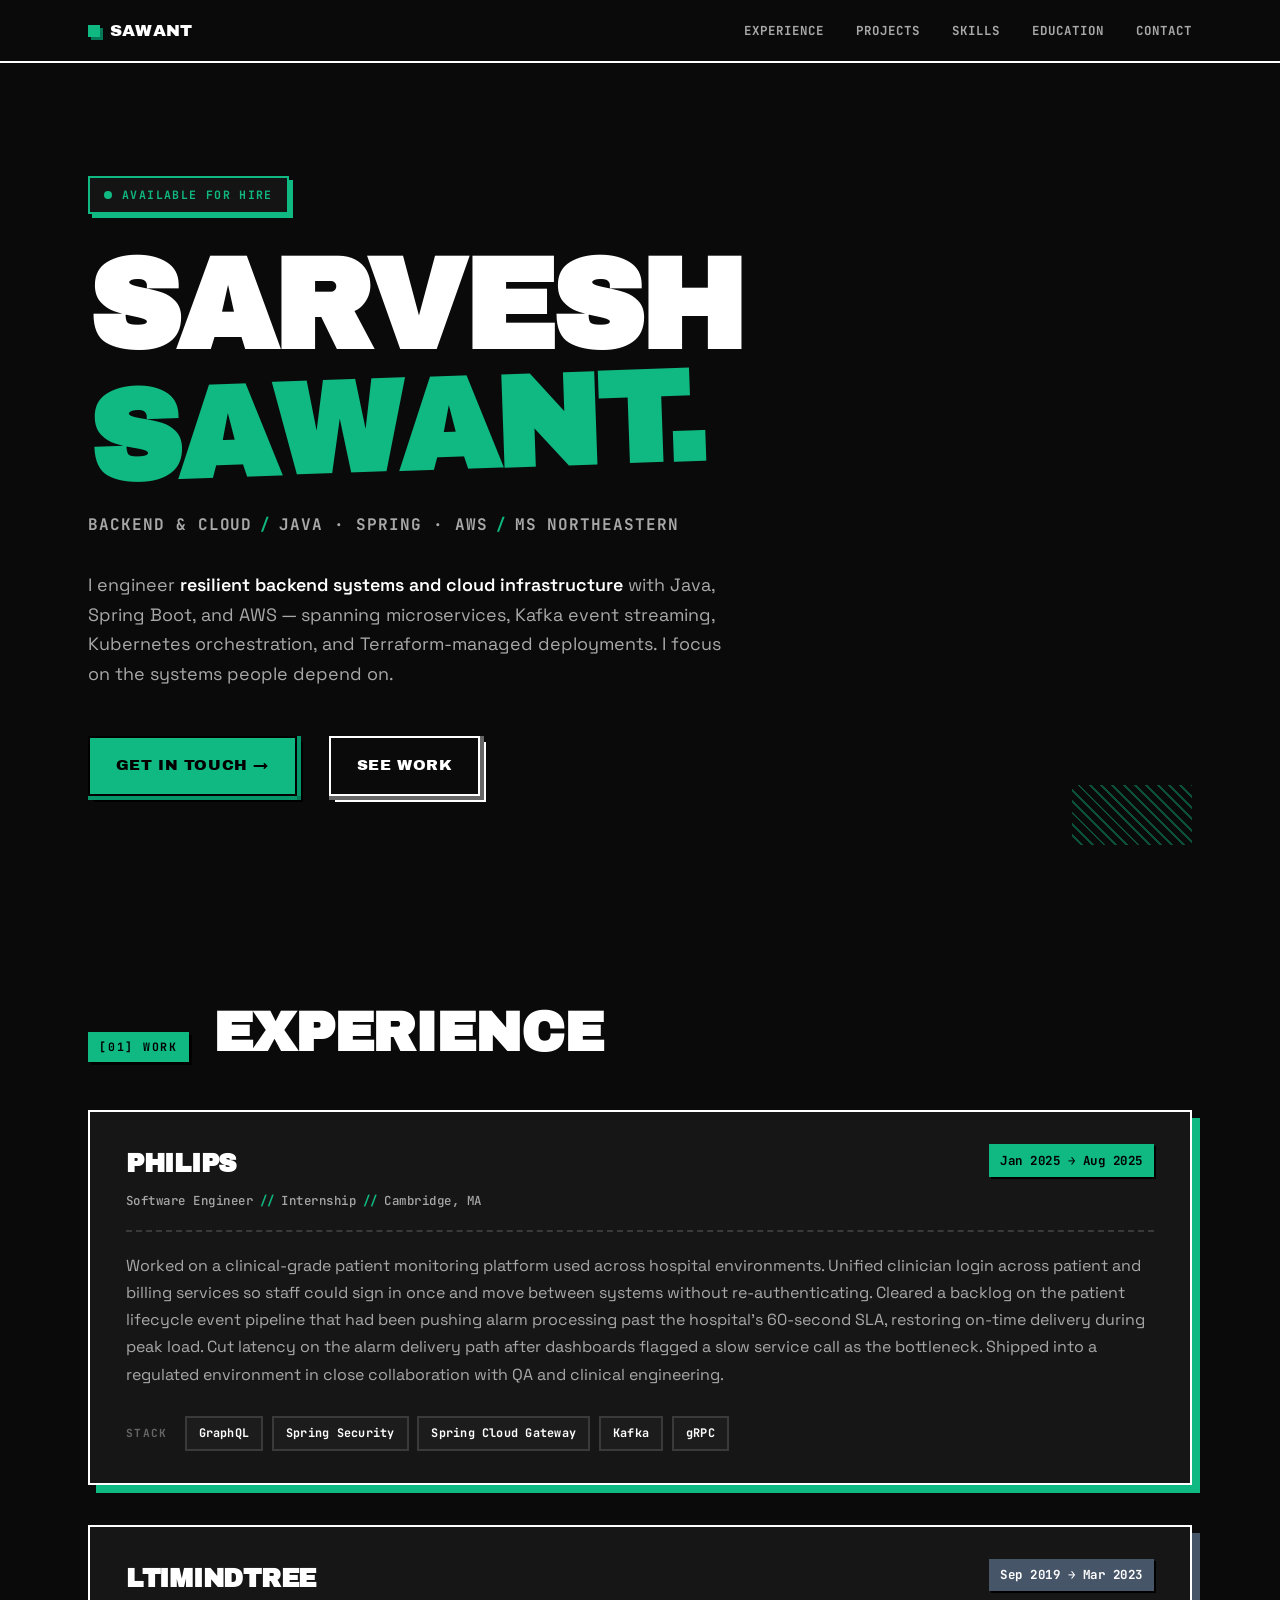
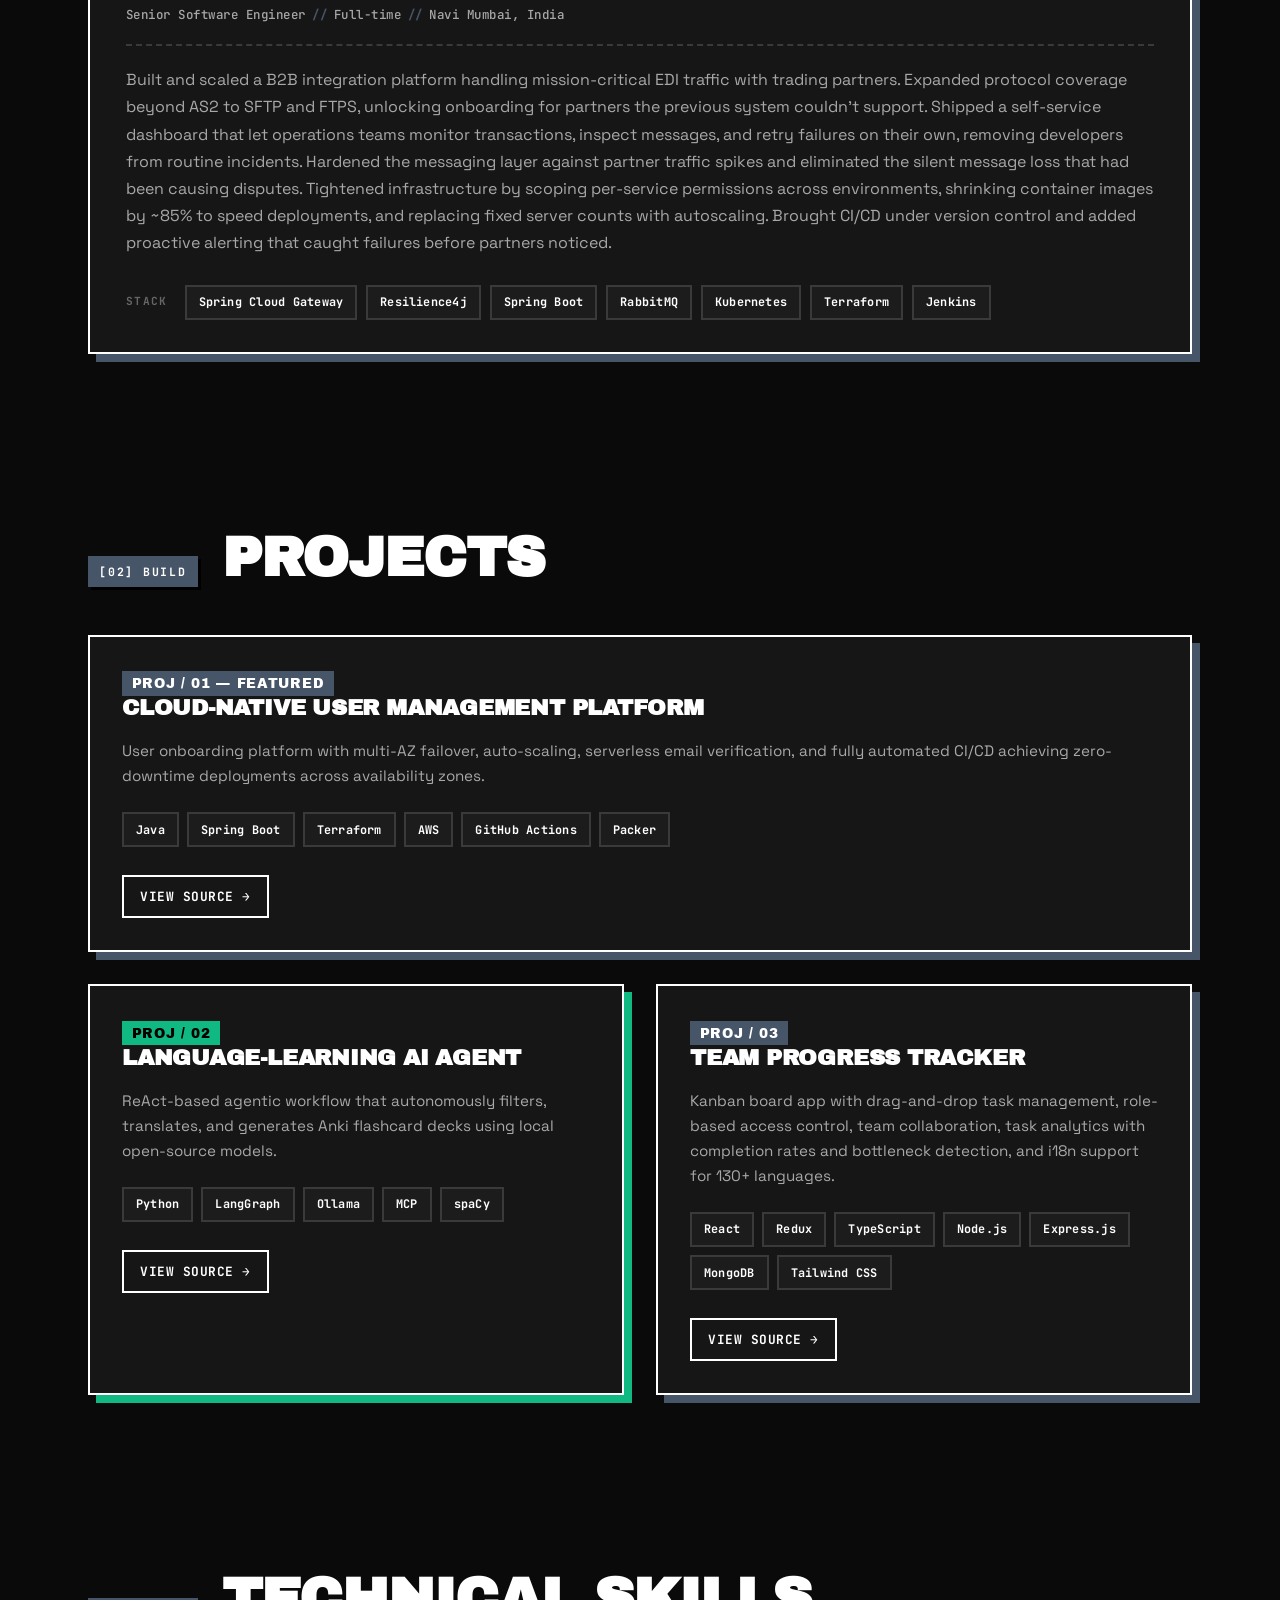
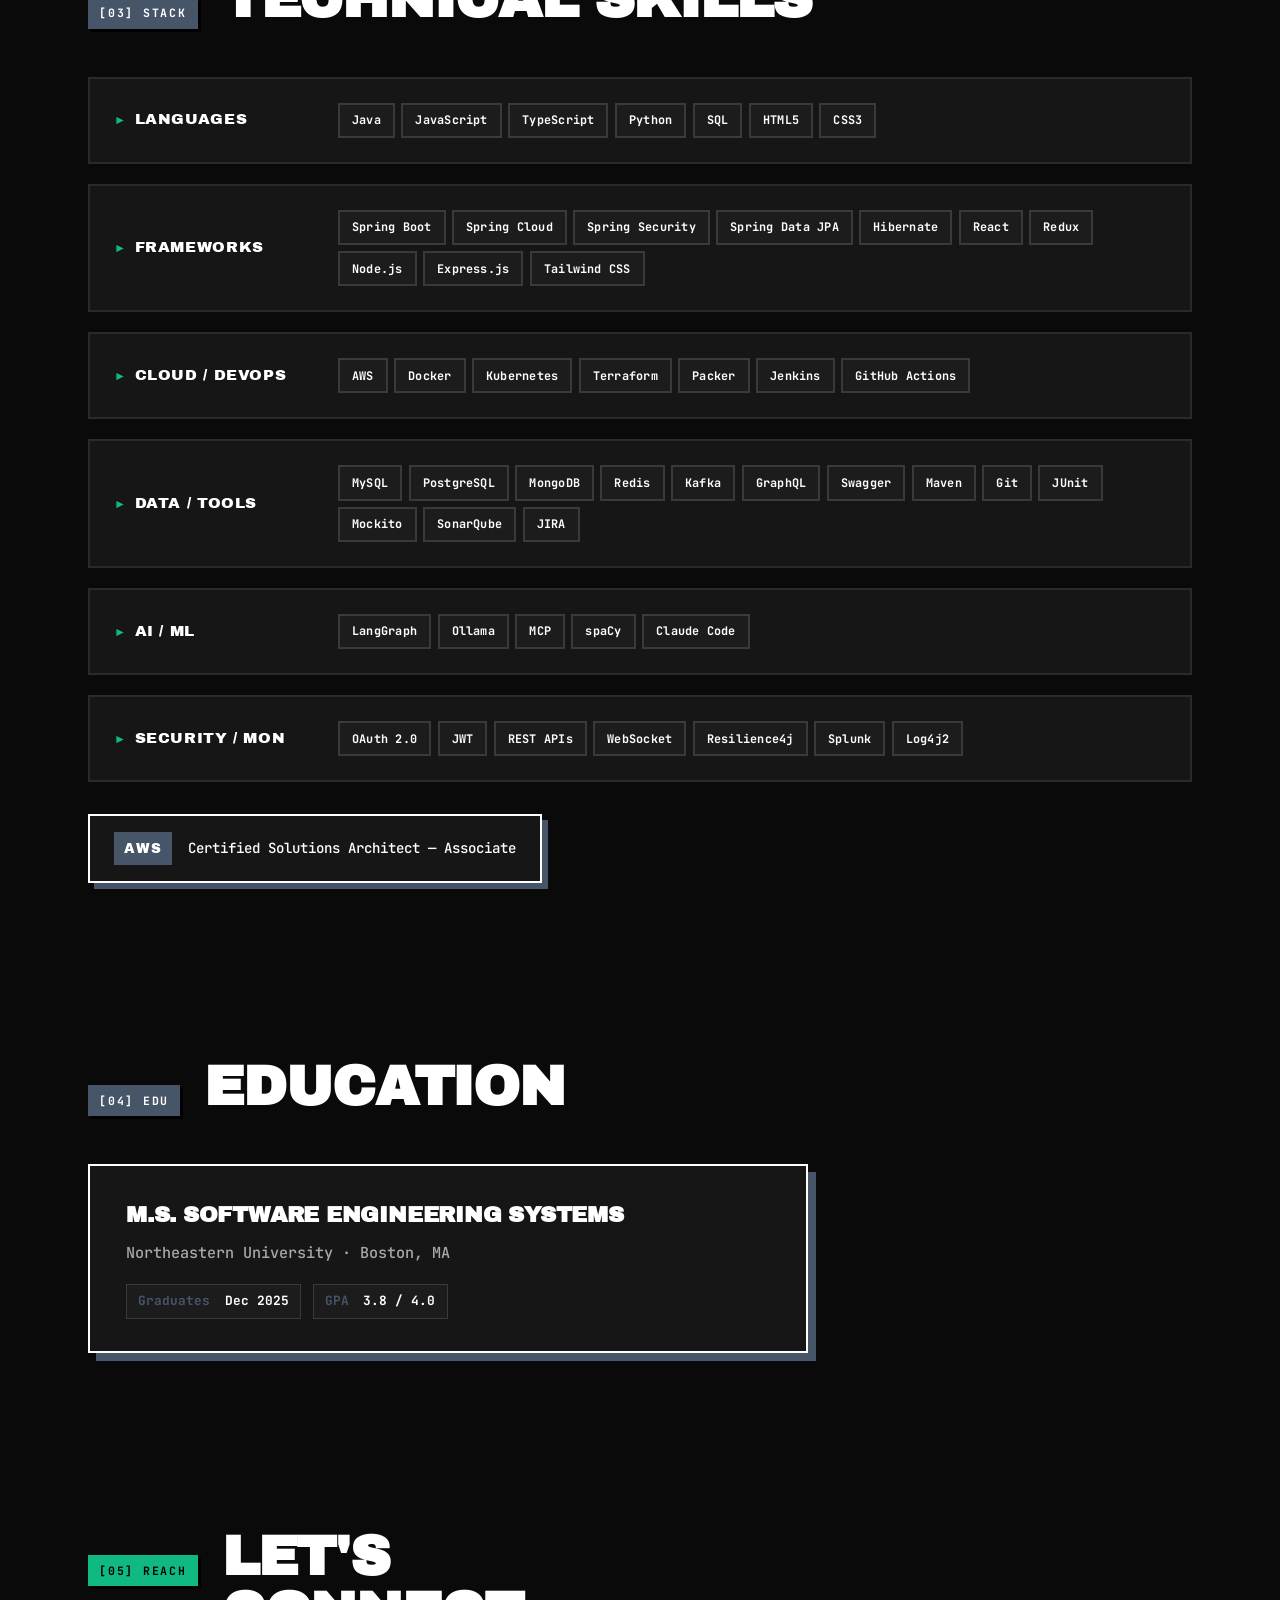
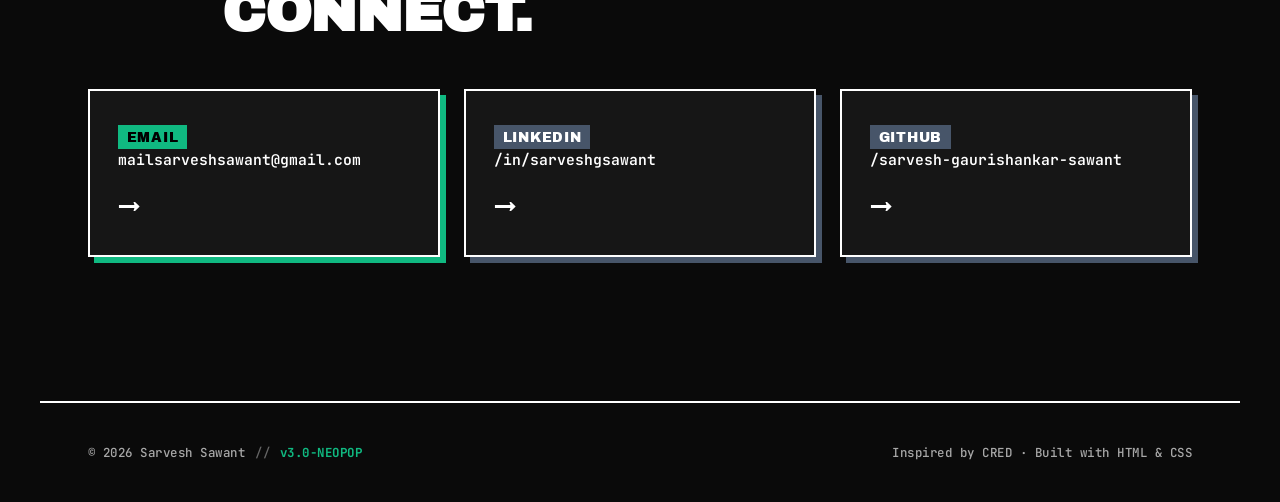
==== neopop.html @ 97fedd5e "neopop theme" ====
<!DOCTYPE html>
<html lang="en">
<head>
  <meta charset="UTF-8">
  <meta name="viewport" content="width=device-width, initial-scale=1.0">
  <title>Sarvesh Sawant — Software Engineer [Neopop]</title>
  <meta name="description" content="Software Engineer specializing in Java, Spring Boot, AWS, and cloud-native systems.">

  <!-- Open Graph -->
  <meta property="og:title" content="Sarvesh Sawant — Software Engineer">
  <meta property="og:description" content="Software Engineer specializing in Java, Spring Boot, AWS, and cloud-native systems.">
  <meta property="og:url" content="https://sarveshsawant.com/neopop.html">
  <meta property="og:type" content="website">
  <meta property="og:image" content="https://sarveshsawant.com/og-image-neopop.png">
  <meta property="og:image:width" content="1200">
  <meta property="og:image:height" content="630">
  <meta property="og:image:alt" content="Sarvesh Sawant — Software Engineer · Neopop edition">
  <meta property="og:site_name" content="Sarvesh Sawant">

  <!-- Twitter Card -->
  <meta name="twitter:card" content="summary_large_image">
  <meta name="twitter:title" content="Sarvesh Sawant — Software Engineer">
  <meta name="twitter:description" content="Software Engineer specializing in Java, Spring Boot, AWS, and cloud-native systems.">
  <meta name="twitter:image" content="https://sarveshsawant.com/og-image-neopop.png">

  <link rel="icon" type="image/svg+xml" href="favicon.svg">

  <link rel="preconnect" href="https://fonts.googleapis.com">
  <link rel="preconnect" href="https://fonts.gstatic.com" crossorigin>
  <link href="https://fonts.googleapis.com/css2?family=Archivo+Black&family=Space+Grotesk:wght@400;500;600;700&family=JetBrains+Mono:wght@500;700&display=swap" rel="stylesheet">

  <style>
    :root {
      /* Surfaces */
      --bg: #0a0a0a;
      --bg-elevated: #141414;
      --bg-subtle: #1c1c1c;
      --bg-card: #161616;

      /* Text */
      --text: #ffffff;
      --text-muted: #a8a8a8;
      --text-dim: #666666;

      /* Neopop colors — two-tone professional palette */
      --green: #10b981;        /* emerald — primary accent */
      --green-mid: #059669;
      --green-deep: #047857;
      /* All other "color" slots collapse to slate — secondary accent */
      --pink: #475569;
      --pink-mid: #334155;
      --pink-deep: #1e293b;
      --yellow: #475569;
      --yellow-mid: #334155;
      --yellow-deep: #1e293b;
      --blue: #475569;
      --blue-mid: #334155;
      --blue-deep: #1e293b;

      /* Strokes */
      --stroke: #2a2a2a;
      --stroke-strong: #3a3a3a;

      /* Type */
      --font-display: 'Archivo Black', 'Helvetica Neue', sans-serif;
      --font-body: 'Space Grotesk', -apple-system, BlinkMacSystemFont, sans-serif;
      --font-mono: 'JetBrains Mono', ui-monospace, monospace;

      /* Layout */
      --max-w: 1200px;
      --pad-x: clamp(1.25rem, 4vw, 3rem);
    }

    *, *::before, *::after { box-sizing: border-box; margin: 0; padding: 0; }
    html { scroll-behavior: smooth; }
    body {
      background: var(--bg);
      color: var(--text);
      font-family: var(--font-body);
      font-size: 17px;
      line-height: 1.55;
      min-height: 100vh;
      overflow-x: hidden;
      -webkit-font-smoothing: antialiased;
    }
    a { color: inherit; text-decoration: none; }
    ::selection { background: var(--green); color: var(--bg); }

    /* ---------- DIAGONAL STRIPE PATTERNS ---------- */
    .stripes {
      background-image: repeating-linear-gradient(
        45deg,
        transparent,
        transparent 6px,
        currentColor 6px,
        currentColor 8px
      );
    }

    /* ---------- NAV ---------- */
    .nav {
      position: sticky;
      top: 0;
      z-index: 50;
      background: var(--bg);
      border-bottom: 2px solid var(--text);
    }
    .nav-inner {
      max-width: var(--max-w);
      margin: 0 auto;
      padding: 1.1rem var(--pad-x);
      display: flex;
      justify-content: space-between;
      align-items: center;
    }
    .nav-logo {
      font-family: var(--font-display);
      font-size: 1.05rem;
      letter-spacing: 0.02em;
      color: var(--text);
      display: inline-flex;
      align-items: center;
      gap: 0.6rem;
    }
    .nav-logo .dot {
      width: 12px; height: 12px;
      background: var(--green);
      box-shadow: 3px 3px 0 0 var(--green-deep);
    }
    .nav-links {
      display: flex;
      gap: 2rem;
      list-style: none;
      font-family: var(--font-mono);
      font-size: 0.78rem;
      font-weight: 700;
      text-transform: uppercase;
      letter-spacing: 0.08em;
    }
    .nav-links a {
      color: var(--text-muted);
      transition: color 120ms ease;
    }
    .nav-links a:hover { color: var(--green); }
    @media (max-width: 720px) { .nav-links { display: none; } }

    /* ---------- POP BUTTON ---------- */
    .pop-btn {
      display: inline-flex;
      align-items: center;
      gap: 0.6rem;
      font-family: var(--font-display);
      font-size: 0.95rem;
      letter-spacing: 0.04em;
      text-transform: uppercase;
      padding: 1rem 1.6rem;
      background: var(--green);
      color: #000;
      border: 2px solid #000;
      box-shadow:
        4px 0 0 0 var(--green-mid),
        0 4px 0 0 var(--green-mid),
        4px 4px 0 0 var(--green-deep),
        6px 6px 0 0 #000;
      transition: transform 120ms ease, box-shadow 120ms ease;
      cursor: pointer;
      position: relative;
      will-change: transform;
    }
    .pop-btn:hover {
      transform: translate(2px, 2px);
      box-shadow:
        2px 0 0 0 var(--green-mid),
        0 2px 0 0 var(--green-mid),
        2px 2px 0 0 var(--green-deep),
        3px 3px 0 0 #000;
    }
    .pop-btn:active {
      transform: translate(4px, 4px);
      box-shadow:
        0 0 0 0 var(--green-mid),
        0 0 0 0 var(--green-mid),
        0 0 0 0 var(--green-deep),
        0 0 0 0 #000;
    }
    .pop-btn--pink {
      background: var(--pink);
      box-shadow:
        4px 0 0 0 var(--pink-mid),
        0 4px 0 0 var(--pink-mid),
        4px 4px 0 0 var(--pink-deep),
        6px 6px 0 0 #000;
    }
    .pop-btn--pink:hover {
      box-shadow:
        2px 0 0 0 var(--pink-mid),
        0 2px 0 0 var(--pink-mid),
        2px 2px 0 0 var(--pink-deep),
        3px 3px 0 0 #000;
    }
    .pop-btn--yellow {
      background: var(--yellow);
      box-shadow:
        4px 0 0 0 var(--yellow-mid),
        0 4px 0 0 var(--yellow-mid),
        4px 4px 0 0 var(--yellow-deep),
        6px 6px 0 0 #000;
    }
    .pop-btn--yellow:hover {
      box-shadow:
        2px 0 0 0 var(--yellow-mid),
        0 2px 0 0 var(--yellow-mid),
        2px 2px 0 0 var(--yellow-deep),
        3px 3px 0 0 #000;
    }
    .pop-btn--ghost {
      background: var(--bg);
      color: var(--text);
      border-color: var(--text);
      box-shadow:
        4px 0 0 0 var(--text-dim),
        0 4px 0 0 var(--text-dim),
        4px 4px 0 0 var(--text-dim),
        6px 6px 0 0 var(--text);
    }
    .pop-btn--ghost:hover {
      box-shadow:
        2px 0 0 0 var(--text-dim),
        0 2px 0 0 var(--text-dim),
        2px 2px 0 0 var(--text-dim),
        3px 3px 0 0 var(--text);
    }

    /* ---------- HERO ---------- */
    .hero {
      max-width: var(--max-w);
      margin: 0 auto;
      padding: 7rem var(--pad-x) 6rem;
      min-height: calc(100vh - 70px);
      display: flex;
      flex-direction: column;
      justify-content: center;
      position: relative;
    }
    .hero-badge {
      display: inline-flex;
      align-items: center;
      gap: 0.6rem;
      padding: 0.5rem 0.9rem;
      background: var(--bg-elevated);
      border: 2px solid var(--green);
      font-family: var(--font-mono);
      font-size: 0.72rem;
      font-weight: 700;
      letter-spacing: 0.12em;
      text-transform: uppercase;
      color: var(--green);
      width: fit-content;
      margin-bottom: 2rem;
      box-shadow: 4px 4px 0 0 var(--green);
    }
    .hero-badge .pulse {
      width: 8px; height: 8px;
      background: var(--green);
      border-radius: 50%;
      animation: pulse 1.6s ease-in-out infinite;
    }
    @keyframes pulse {
      0%, 100% { opacity: 1; transform: scale(1); }
      50% { opacity: 0.5; transform: scale(0.85); }
    }

    .hero-name {
      font-family: var(--font-display);
      font-size: clamp(3rem, 10vw, 8rem);
      line-height: 0.95;
      letter-spacing: -0.03em;
      color: var(--text);
      margin-bottom: 1.5rem;
      text-transform: uppercase;
    }
    .hero-name .accent {
      color: var(--green);
      display: inline-block;
      transform: rotate(-2deg);
    }

    .hero-tagline {
      font-family: var(--font-mono);
      font-size: clamp(0.85rem, 1.5vw, 1rem);
      font-weight: 700;
      letter-spacing: 0.06em;
      text-transform: uppercase;
      color: var(--text-muted);
      margin-bottom: 2rem;
    }
    .hero-tagline .sep {
      color: var(--green);
      margin: 0 0.5rem;
    }
    .hero-intro {
      font-size: clamp(1.05rem, 1.4vw, 1.2rem);
      color: var(--text-muted);
      max-width: 640px;
      line-height: 1.65;
      margin-bottom: 3rem;
    }
    .hero-intro b { color: var(--text); font-weight: 600; }

    .hero-ctas {
      display: flex;
      gap: 2rem;
      flex-wrap: wrap;
      align-items: center;
    }

    /* ---------- SECTIONS ---------- */
    .section {
      max-width: var(--max-w);
      margin: 0 auto;
      padding: 7rem var(--pad-x) 4rem;
    }

    .section-header {
      display: flex;
      align-items: baseline;
      gap: 1.5rem;
      margin-bottom: 3rem;
      flex-wrap: wrap;
    }
    .section-tag {
      font-family: var(--font-mono);
      font-size: 0.72rem;
      font-weight: 700;
      letter-spacing: 0.15em;
      text-transform: uppercase;
      padding: 0.4rem 0.7rem;
      background: var(--green);
      color: #000;
      box-shadow: 3px 3px 0 0 #000;
    }
    .section-tag.pink { background: var(--pink); color: var(--text); }
    .section-tag.yellow { background: var(--yellow); color: var(--text); }
    .section-tag.blue { background: var(--blue); color: var(--text); }
    .section-title {
      font-family: var(--font-display);
      font-size: clamp(2rem, 5vw, 3.5rem);
      line-height: 1;
      letter-spacing: -0.02em;
      color: var(--text);
      text-transform: uppercase;
    }

    /* ---------- EXPERIENCE ---------- */
    .timeline { display: flex; flex-direction: column; gap: 2.5rem; }

    .exp-card {
      background: var(--bg-card);
      border: 2px solid var(--text);
      padding: 2rem 2.25rem;
      position: relative;
      box-shadow: 8px 8px 0 0 var(--green);
      transition: transform 180ms ease, box-shadow 180ms ease;
    }
    .exp-card:nth-child(2) { box-shadow: 8px 8px 0 0 var(--pink); }
    .exp-card:hover {
      transform: translate(-2px, -2px);
      box-shadow: 10px 10px 0 0 var(--green);
    }
    .exp-card:nth-child(2):hover { box-shadow: 10px 10px 0 0 var(--pink); }

    .exp-header {
      display: flex;
      justify-content: space-between;
      align-items: flex-start;
      gap: 1rem;
      flex-wrap: wrap;
      padding-bottom: 1.25rem;
      margin-bottom: 1.25rem;
      border-bottom: 2px dashed var(--stroke-strong);
    }
    .exp-company {
      font-family: var(--font-display);
      font-size: 1.6rem;
      letter-spacing: -0.01em;
      color: var(--text);
      text-transform: uppercase;
      margin-bottom: 0.4rem;
    }
    .exp-role {
      font-family: var(--font-mono);
      font-size: 0.78rem;
      font-weight: 500;
      color: var(--text-muted);
      letter-spacing: 0.04em;
    }
    .exp-role .sep { color: var(--green); margin: 0 0.4rem; font-weight: 700; }
    .exp-card:nth-child(2) .exp-role .sep { color: var(--pink); }

    .exp-date {
      font-family: var(--font-mono);
      font-size: 0.78rem;
      font-weight: 700;
      color: #000;
      background: var(--green);
      padding: 0.4rem 0.7rem;
      letter-spacing: 0.04em;
      white-space: nowrap;
      box-shadow: 2px 2px 0 0 #000;
    }
    .exp-card:nth-child(2) .exp-date { background: var(--pink); color: var(--text); }

    .exp-prose {
      font-size: 1rem;
      line-height: 1.7;
      color: var(--text-muted);
      margin-bottom: 1.75rem;
    }
    .exp-skills {
      display: flex;
      flex-wrap: wrap;
      gap: 0.55rem;
      align-items: center;
    }
    .skill-label {
      font-family: var(--font-mono);
      font-size: 0.7rem;
      font-weight: 700;
      color: var(--text-dim);
      letter-spacing: 0.12em;
      text-transform: uppercase;
      margin-right: 0.5rem;
    }
    .chip {
      font-family: var(--font-mono);
      font-size: 0.74rem;
      font-weight: 700;
      padding: 0.4rem 0.75rem;
      background: var(--bg-subtle);
      border: 2px solid var(--stroke-strong);
      color: var(--text);
      letter-spacing: 0.02em;
      transition: all 120ms ease;
    }
    .chip:hover {
      border-color: var(--green);
      color: var(--green);
      transform: translate(-1px, -1px);
      box-shadow: 2px 2px 0 0 var(--green);
    }

    /* ---------- PROJECTS ---------- */
    .projects-grid {
      display: grid;
      grid-template-columns: repeat(2, 1fr);
      gap: 2rem;
    }
    .projects-grid .project-card:first-child {
      grid-column: 1 / -1;
    }
    @media (max-width: 768px) { .projects-grid { grid-template-columns: 1fr; } }

    .project-card {
      background: var(--bg-card);
      border: 2px solid var(--text);
      padding: 2rem;
      position: relative;
      transition: transform 180ms ease, box-shadow 180ms ease;
    }
    .project-card:nth-child(1) { box-shadow: 8px 8px 0 0 var(--yellow); }
    .project-card:nth-child(2) { box-shadow: 8px 8px 0 0 var(--green); }
    .project-card:nth-child(3) { box-shadow: 8px 8px 0 0 var(--blue); }
    .project-card:hover { transform: translate(-2px, -2px); }
    .project-card:nth-child(1):hover { box-shadow: 10px 10px 0 0 var(--yellow); }
    .project-card:nth-child(2):hover { box-shadow: 10px 10px 0 0 var(--green); }
    .project-card:nth-child(3):hover { box-shadow: 10px 10px 0 0 var(--blue); }

    .project-num {
      font-family: var(--font-display);
      font-size: 0.85rem;
      letter-spacing: 0.05em;
      padding: 0.3rem 0.6rem;
      width: fit-content;
      margin-bottom: 1.25rem;
      color: #000;
    }
    .project-card:nth-child(1) .project-num { background: var(--yellow); color: var(--text); }
    .project-card:nth-child(2) .project-num { background: var(--green); }
    .project-card:nth-child(3) .project-num { background: var(--blue); color: var(--text); }

    .project-name {
      font-family: var(--font-display);
      font-size: 1.4rem;
      line-height: 1.2;
      color: var(--text);
      margin-bottom: 1rem;
      letter-spacing: -0.01em;
      text-transform: uppercase;
    }
    .project-desc {
      font-size: 0.95rem;
      line-height: 1.65;
      color: var(--text-muted);
      margin-bottom: 1.5rem;
    }
    .project-tags {
      display: flex;
      flex-wrap: wrap;
      gap: 0.5rem;
      margin-bottom: 1.75rem;
    }
    .project-link {
      display: inline-flex;
      align-items: center;
      gap: 0.5rem;
      font-family: var(--font-mono);
      font-size: 0.8rem;
      font-weight: 700;
      letter-spacing: 0.04em;
      text-transform: uppercase;
      color: var(--text);
      padding: 0.6rem 1rem;
      background: transparent;
      border: 2px solid var(--text);
      transition: all 150ms ease;
    }
    .project-link:hover {
      background: var(--text);
      color: var(--bg);
      transform: translate(-2px, -2px);
      box-shadow: 4px 4px 0 0 var(--green);
    }
    .project-card:nth-child(1) .project-link:hover { box-shadow: 4px 4px 0 0 var(--yellow); }
    .project-card:nth-child(3) .project-link:hover { box-shadow: 4px 4px 0 0 var(--blue); }

    /* ---------- SKILLS ---------- */
    .skills-stack {
      display: flex;
      flex-direction: column;
      gap: 1.25rem;
    }
    .skill-row {
      display: grid;
      grid-template-columns: 200px 1fr;
      gap: 1.5rem;
      padding: 1.5rem;
      background: var(--bg-card);
      border: 2px solid var(--stroke);
      align-items: center;
      transition: border-color 120ms ease;
    }
    .skill-row:hover { border-color: var(--green); }
    .skill-row-key {
      font-family: var(--font-display);
      font-size: 0.95rem;
      letter-spacing: 0.04em;
      text-transform: uppercase;
      color: var(--text);
    }
    .skill-row-key::before {
      content: '►';
      color: var(--green);
      margin-right: 0.5rem;
      font-size: 0.8em;
    }
    .skill-row-list {
      display: flex;
      flex-wrap: wrap;
      gap: 0.4rem;
    }
    @media (max-width: 640px) { .skill-row { grid-template-columns: 1fr; } }

    .cert-block {
      margin-top: 2rem;
      display: inline-flex;
      align-items: center;
      gap: 1rem;
      padding: 1rem 1.5rem;
      background: var(--bg-card);
      border: 2px solid var(--text);
      box-shadow: 6px 6px 0 0 var(--yellow);
    }
    .cert-tag {
      font-family: var(--font-display);
      font-size: 0.85rem;
      padding: 0.35rem 0.65rem;
      background: var(--yellow);
      color: var(--text);
      letter-spacing: 0.05em;
    }
    .cert-block span:last-child {
      font-family: var(--font-mono);
      font-size: 0.88rem;
      font-weight: 500;
      color: var(--text);
    }

    /* ---------- EDUCATION ---------- */
    .edu-card {
      max-width: 720px;
      background: var(--bg-card);
      border: 2px solid var(--text);
      padding: 2rem 2.25rem;
      box-shadow: 8px 8px 0 0 var(--blue);
    }
    .edu-degree {
      font-family: var(--font-display);
      font-size: 1.4rem;
      color: var(--text);
      margin-bottom: 0.5rem;
      letter-spacing: -0.01em;
      text-transform: uppercase;
    }
    .edu-school {
      font-family: var(--font-mono);
      font-size: 0.95rem;
      font-weight: 500;
      color: var(--text-muted);
      margin-bottom: 1.25rem;
    }
    .edu-meta {
      display: flex;
      gap: 0.75rem;
      flex-wrap: wrap;
    }
    .edu-meta span {
      font-family: var(--font-mono);
      font-size: 0.8rem;
      font-weight: 700;
      padding: 0.4rem 0.7rem;
      background: var(--bg-subtle);
      border: 1px solid var(--stroke-strong);
      color: var(--text);
    }
    .edu-meta span b { color: var(--blue); margin-right: 0.4rem; }

    /* ---------- CONTACT ---------- */
    .contact-grid {
      display: grid;
      grid-template-columns: repeat(3, 1fr);
      gap: 1.5rem;
    }
    @media (max-width: 768px) { .contact-grid { grid-template-columns: 1fr; } }

    .contact-card {
      padding: 2rem 1.75rem;
      background: var(--bg-card);
      border: 2px solid var(--text);
      transition: transform 180ms ease, box-shadow 180ms ease;
      display: block;
    }
    .contact-card:nth-child(1) { box-shadow: 6px 6px 0 0 var(--green); }
    .contact-card:nth-child(2) { box-shadow: 6px 6px 0 0 var(--pink); }
    .contact-card:nth-child(3) { box-shadow: 6px 6px 0 0 var(--yellow); }
    .contact-card:hover { transform: translate(-3px, -3px); }
    .contact-card:nth-child(1):hover { box-shadow: 9px 9px 0 0 var(--green); }
    .contact-card:nth-child(2):hover { box-shadow: 9px 9px 0 0 var(--pink); }
    .contact-card:nth-child(3):hover { box-shadow: 9px 9px 0 0 var(--yellow); }

    .contact-key {
      font-family: var(--font-display);
      font-size: 0.85rem;
      letter-spacing: 0.05em;
      padding: 0.3rem 0.55rem;
      width: fit-content;
      color: #000;
      margin-bottom: 1rem;
    }
    .contact-card:nth-child(1) .contact-key { background: var(--green); }
    .contact-card:nth-child(2) .contact-key { background: var(--pink); color: var(--text); }
    .contact-card:nth-child(3) .contact-key { background: var(--yellow); color: var(--text); }
    .contact-value {
      font-family: var(--font-mono);
      font-size: 0.92rem;
      font-weight: 600;
      color: var(--text);
      word-break: break-all;
    }
    .contact-arrow {
      font-family: var(--font-display);
      font-size: 1.4rem;
      color: var(--text);
      margin-top: 1rem;
      display: block;
    }

    /* ---------- FOOTER ---------- */
    .footer {
      max-width: var(--max-w);
      margin: 5rem auto 0;
      padding: 2.5rem var(--pad-x);
      border-top: 2px solid var(--text);
      display: flex;
      justify-content: space-between;
      align-items: center;
      flex-wrap: wrap;
      gap: 1rem;
      font-family: var(--font-mono);
      font-size: 0.78rem;
      font-weight: 500;
      color: var(--text-muted);
      letter-spacing: 0.04em;
    }
    .footer .accent { color: var(--green); font-weight: 700; }

    /* ---------- DECORATIVE STRIPED BLOCK (hero corner) ---------- */
    .stripe-block {
      position: absolute;
      bottom: 3rem;
      right: var(--pad-x);
      width: 120px;
      height: 60px;
      color: var(--green);
      opacity: 0.4;
      pointer-events: none;
    }
    @media (max-width: 768px) { .stripe-block { display: none; } }
  </style>
</head>
<body>

  <nav class="nav">
    <div class="nav-inner">
      <a href="#hero" class="nav-logo"><span class="dot"></span>SAWANT</a>
      <ul class="nav-links">
        <li><a href="#experience">Experience</a></li>
        <li><a href="#projects">Projects</a></li>
        <li><a href="#skills">Skills</a></li>
        <li><a href="#education">Education</a></li>
        <li><a href="#contact">Contact</a></li>
      </ul>
    </div>
  </nav>

  <main>

    <!-- HERO -->
    <section class="hero" id="hero">
      <div class="hero-badge">
        <span class="pulse"></span>
        Available for hire
      </div>
      <h1 class="hero-name">
        Sarvesh<br>
        <span class="accent">Sawant.</span>
      </h1>
      <p class="hero-tagline">
        Backend &amp; Cloud<span class="sep">/</span>Java &middot; Spring &middot; AWS<span class="sep">/</span>MS Northeastern
      </p>
      <p class="hero-intro">
        I engineer <b>resilient backend systems and cloud infrastructure</b> with Java, Spring Boot, and AWS — spanning microservices, Kafka event streaming, Kubernetes orchestration, and Terraform-managed deployments. I focus on the systems people depend on.
      </p>
      <div class="hero-ctas">
        <a href="#contact" class="pop-btn">Get in touch &rarr;</a>
        <a href="#projects" class="pop-btn pop-btn--ghost">See work</a>
      </div>
      <div class="stripe-block stripes" aria-hidden="true"></div>
    </section>

    <!-- EXPERIENCE -->
    <section class="section" id="experience">
      <div class="section-header">
        <span class="section-tag">[01] Work</span>
        <h2 class="section-title">Experience</h2>
      </div>

      <div class="timeline">

        <article class="exp-card">
          <div class="exp-header">
            <div>
              <h3 class="exp-company">Philips</h3>
              <p class="exp-role">Software Engineer<span class="sep">//</span>Internship<span class="sep">//</span>Cambridge, MA</p>
            </div>
            <span class="exp-date">Jan 2025 → Aug 2025</span>
          </div>
          <p class="exp-prose">
            Worked on a clinical-grade patient monitoring platform used across hospital environments. Unified clinician login across patient and billing services so staff could sign in once and move between systems without re-authenticating. Cleared a backlog on the patient lifecycle event pipeline that had been pushing alarm processing past the hospital's 60-second SLA, restoring on-time delivery during peak load. Cut latency on the alarm delivery path after dashboards flagged a slow service call as the bottleneck. Shipped into a regulated environment in close collaboration with QA and clinical engineering.
          </p>
          <div class="exp-skills">
            <span class="skill-label">Stack</span>
            <span class="chip">GraphQL</span>
            <span class="chip">Spring Security</span>
            <span class="chip">Spring Cloud Gateway</span>
            <span class="chip">Kafka</span>
            <span class="chip">gRPC</span>
          </div>
        </article>

        <article class="exp-card">
          <div class="exp-header">
            <div>
              <h3 class="exp-company">LTIMindtree</h3>
              <p class="exp-role">Senior Software Engineer<span class="sep">//</span>Full-time<span class="sep">//</span>Navi Mumbai, India</p>
            </div>
            <span class="exp-date">Sep 2019 → Mar 2023</span>
          </div>
          <p class="exp-prose">
            Built and scaled a B2B integration platform handling mission-critical EDI traffic with trading partners. Expanded protocol coverage beyond AS2 to SFTP and FTPS, unlocking onboarding for partners the previous system couldn't support. Shipped a self-service dashboard that let operations teams monitor transactions, inspect messages, and retry failures on their own, removing developers from routine incidents. Hardened the messaging layer against partner traffic spikes and eliminated the silent message loss that had been causing disputes. Tightened infrastructure by scoping per-service permissions across environments, shrinking container images by ~85% to speed deployments, and replacing fixed server counts with autoscaling. Brought CI/CD under version control and added proactive alerting that caught failures before partners noticed.
          </p>
          <div class="exp-skills">
            <span class="skill-label">Stack</span>
            <span class="chip">Spring Cloud Gateway</span>
            <span class="chip">Resilience4j</span>
            <span class="chip">Spring Boot</span>
            <span class="chip">RabbitMQ</span>
            <span class="chip">Kubernetes</span>
            <span class="chip">Terraform</span>
            <span class="chip">Jenkins</span>
          </div>
        </article>

      </div>
    </section>

    <!-- PROJECTS -->
    <section class="section" id="projects">
      <div class="section-header">
        <span class="section-tag pink">[02] Build</span>
        <h2 class="section-title">Projects</h2>
      </div>

      <div class="projects-grid">

        <article class="project-card">
          <span class="project-num">PROJ / 01 — FEATURED</span>
          <h3 class="project-name">Cloud-Native User Management Platform</h3>
          <p class="project-desc">User onboarding platform with multi-AZ failover, auto-scaling, serverless email verification, and fully automated CI/CD achieving zero-downtime deployments across availability zones.</p>
          <div class="project-tags">
            <span class="chip">Java</span>
            <span class="chip">Spring Boot</span>
            <span class="chip">Terraform</span>
            <span class="chip">AWS</span>
            <span class="chip">GitHub Actions</span>
            <span class="chip">Packer</span>
          </div>
          <a href="https://github.com/orgs/CSYE-6225-Cloud-Computing-Sarvesh/repositories" class="project-link" target="_blank" rel="noopener noreferrer">View Source &rarr;</a>
        </article>

        <article class="project-card">
          <span class="project-num">PROJ / 02</span>
          <h3 class="project-name">Language-Learning AI Agent</h3>
          <p class="project-desc">ReAct-based agentic workflow that autonomously filters, translates, and generates Anki flashcard decks using local open-source models.</p>
          <div class="project-tags">
            <span class="chip">Python</span>
            <span class="chip">LangGraph</span>
            <span class="chip">Ollama</span>
            <span class="chip">MCP</span>
            <span class="chip">spaCy</span>
          </div>
          <a href="https://github.com/sarvesh-gaurishankar-sawant/language-learning-agent" class="project-link" target="_blank" rel="noopener noreferrer">View Source &rarr;</a>
        </article>

        <article class="project-card">
          <span class="project-num">PROJ / 03</span>
          <h3 class="project-name">Team Progress Tracker</h3>
          <p class="project-desc">Kanban board app with drag-and-drop task management, role-based access control, team collaboration, task analytics with completion rates and bottleneck detection, and i18n support for 130+ languages.</p>
          <div class="project-tags">
            <span class="chip">React</span>
            <span class="chip">Redux</span>
            <span class="chip">TypeScript</span>
            <span class="chip">Node.js</span>
            <span class="chip">Express.js</span>
            <span class="chip">MongoDB</span>
            <span class="chip">Tailwind CSS</span>
          </div>
          <a href="https://github.com/sarvesh-gaurishankar-sawant/team-progress-tracker" class="project-link" target="_blank" rel="noopener noreferrer">View Source &rarr;</a>
        </article>

      </div>
    </section>

    <!-- SKILLS -->
    <section class="section" id="skills">
      <div class="section-header">
        <span class="section-tag yellow">[03] Stack</span>
        <h2 class="section-title">Technical Skills</h2>
      </div>

      <div class="skills-stack">
        <div class="skill-row">
          <div class="skill-row-key">Languages</div>
          <div class="skill-row-list">
            <span class="chip">Java</span>
            <span class="chip">JavaScript</span>
            <span class="chip">TypeScript</span>
            <span class="chip">Python</span>
            <span class="chip">SQL</span>
            <span class="chip">HTML5</span>
            <span class="chip">CSS3</span>
          </div>
        </div>
        <div class="skill-row">
          <div class="skill-row-key">Frameworks</div>
          <div class="skill-row-list">
            <span class="chip">Spring Boot</span>
            <span class="chip">Spring Cloud</span>
            <span class="chip">Spring Security</span>
            <span class="chip">Spring Data JPA</span>
            <span class="chip">Hibernate</span>
            <span class="chip">React</span>
            <span class="chip">Redux</span>
            <span class="chip">Node.js</span>
            <span class="chip">Express.js</span>
            <span class="chip">Tailwind CSS</span>
          </div>
        </div>
        <div class="skill-row">
          <div class="skill-row-key">Cloud / DevOps</div>
          <div class="skill-row-list">
            <span class="chip">AWS</span>
            <span class="chip">Docker</span>
            <span class="chip">Kubernetes</span>
            <span class="chip">Terraform</span>
            <span class="chip">Packer</span>
            <span class="chip">Jenkins</span>
            <span class="chip">GitHub Actions</span>
          </div>
        </div>
        <div class="skill-row">
          <div class="skill-row-key">Data / Tools</div>
          <div class="skill-row-list">
            <span class="chip">MySQL</span>
            <span class="chip">PostgreSQL</span>
            <span class="chip">MongoDB</span>
            <span class="chip">Redis</span>
            <span class="chip">Kafka</span>
            <span class="chip">GraphQL</span>
            <span class="chip">Swagger</span>
            <span class="chip">Maven</span>
            <span class="chip">Git</span>
            <span class="chip">JUnit</span>
            <span class="chip">Mockito</span>
            <span class="chip">SonarQube</span>
            <span class="chip">JIRA</span>
          </div>
        </div>
        <div class="skill-row">
          <div class="skill-row-key">AI / ML</div>
          <div class="skill-row-list">
            <span class="chip">LangGraph</span>
            <span class="chip">Ollama</span>
            <span class="chip">MCP</span>
            <span class="chip">spaCy</span>
            <span class="chip">Claude Code</span>
          </div>
        </div>
        <div class="skill-row">
          <div class="skill-row-key">Security / Mon</div>
          <div class="skill-row-list">
            <span class="chip">OAuth 2.0</span>
            <span class="chip">JWT</span>
            <span class="chip">REST APIs</span>
            <span class="chip">WebSocket</span>
            <span class="chip">Resilience4j</span>
            <span class="chip">Splunk</span>
            <span class="chip">Log4j2</span>
          </div>
        </div>
      </div>

      <a href="https://www.credly.com/badges/a5c9046f-af3b-44a5-aa54-ca8bb7d46f37/public_url" class="cert-block" target="_blank" rel="noopener noreferrer">
        <span class="cert-tag">AWS</span>
        <span>Certified Solutions Architect — Associate</span>
      </a>
    </section>

    <!-- EDUCATION -->
    <section class="section" id="education">
      <div class="section-header">
        <span class="section-tag blue">[04] Edu</span>
        <h2 class="section-title">Education</h2>
      </div>

      <article class="edu-card">
        <h3 class="edu-degree">M.S. Software Engineering Systems</h3>
        <p class="edu-school">Northeastern University · Boston, MA</p>
        <div class="edu-meta">
          <span><b>Graduates</b> Dec 2025</span>
          <span><b>GPA</b> 3.8 / 4.0</span>
        </div>
      </article>
    </section>

    <!-- CONTACT -->
    <section class="section" id="contact">
      <div class="section-header">
        <span class="section-tag">[05] Reach</span>
        <h2 class="section-title">Let's<br>Connect.</h2>
      </div>

      <div class="contact-grid">
        <a href="mailto:mailsarveshsawant@gmail.com" class="contact-card">
          <span class="contact-key">EMAIL</span>
          <div class="contact-value">mailsarveshsawant@gmail.com</div>
          <span class="contact-arrow">&rarr;</span>
        </a>
        <a href="https://www.linkedin.com/in/sarveshgsawant/" class="contact-card" target="_blank" rel="noopener noreferrer">
          <span class="contact-key">LINKEDIN</span>
          <div class="contact-value">/in/sarveshgsawant</div>
          <span class="contact-arrow">&rarr;</span>
        </a>
        <a href="https://github.com/sarvesh-gaurishankar-sawant" class="contact-card" target="_blank" rel="noopener noreferrer">
          <span class="contact-key">GITHUB</span>
          <div class="contact-value">/sarvesh-gaurishankar-sawant</div>
          <span class="contact-arrow">&rarr;</span>
        </a>
      </div>
    </section>

  </main>

  <footer class="footer">
    <div>&copy; 2026 Sarvesh Sawant<span style="margin: 0 0.6rem; color: var(--text-dim);">//</span><span class="accent">v3.0-NEOPOP</span></div>
    <div>Inspired by CRED · Built with HTML &amp; CSS</div>
  </footer>

</body>
</html>
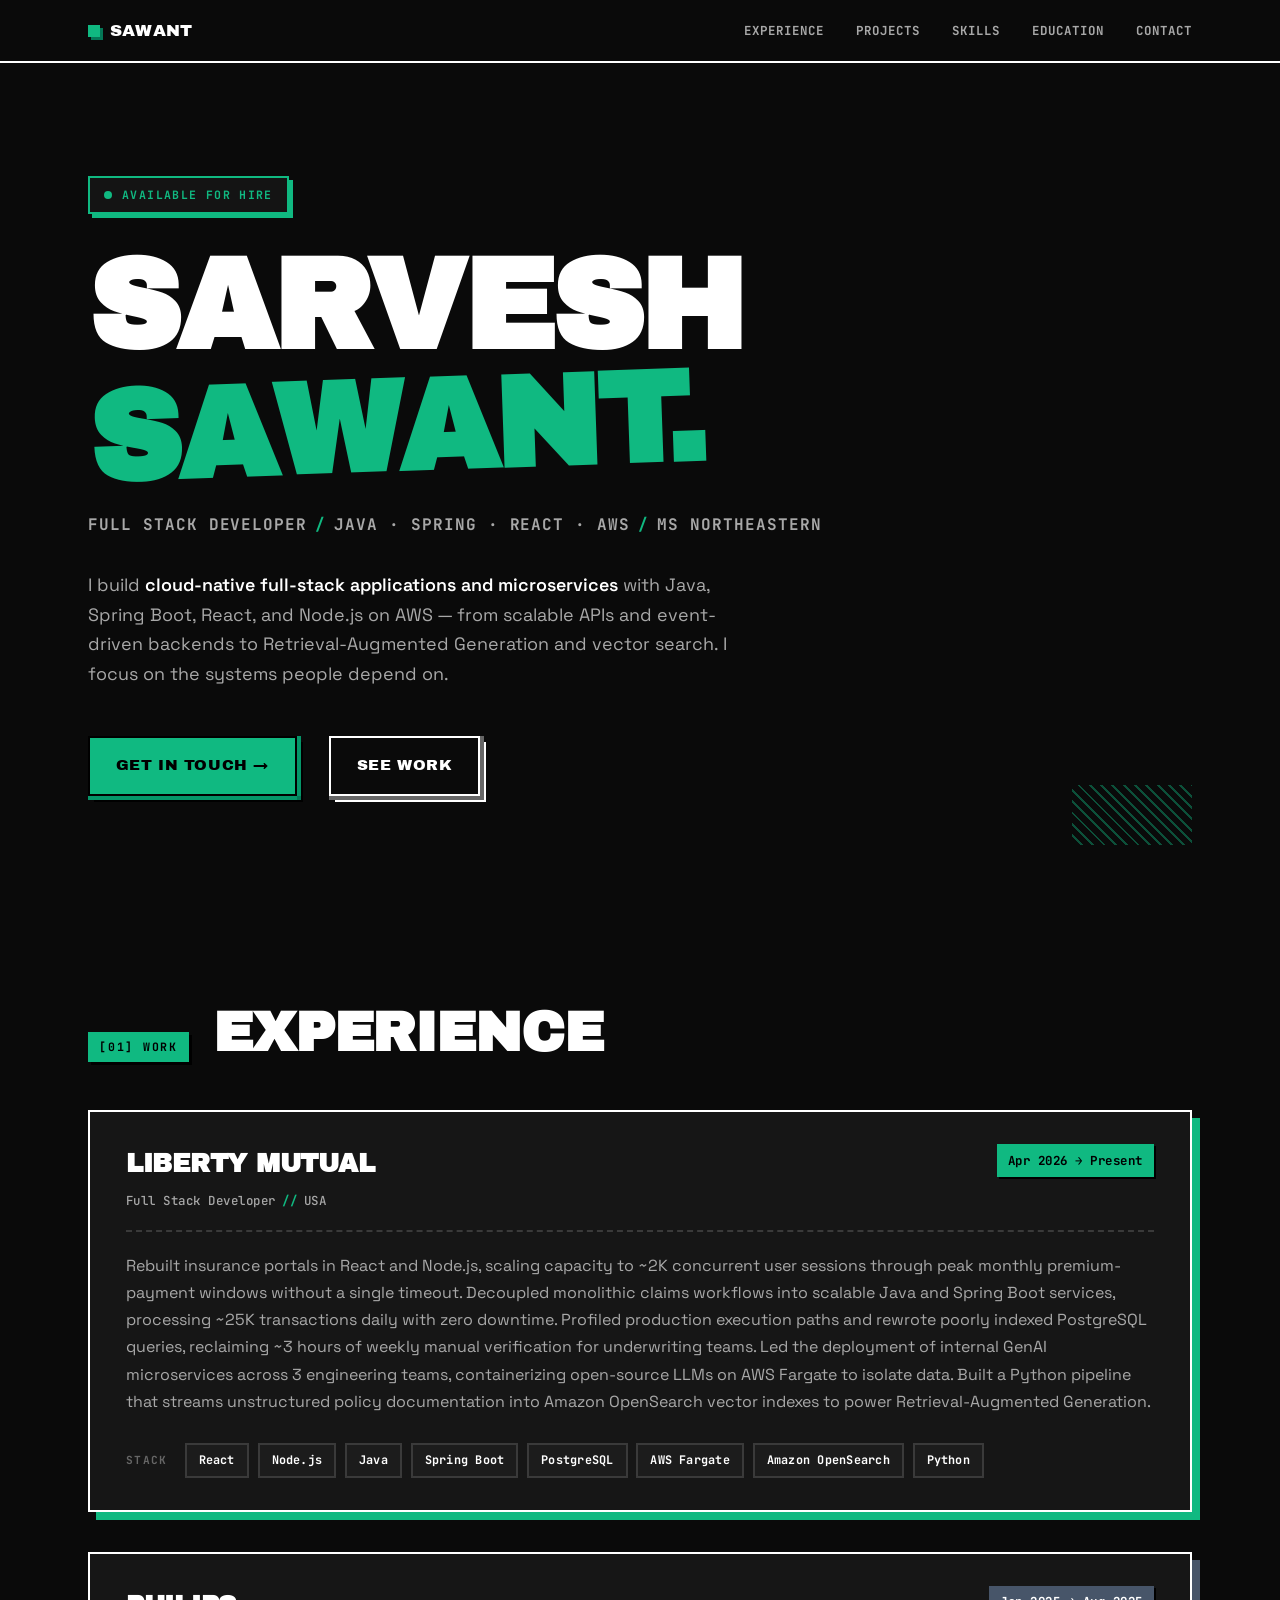
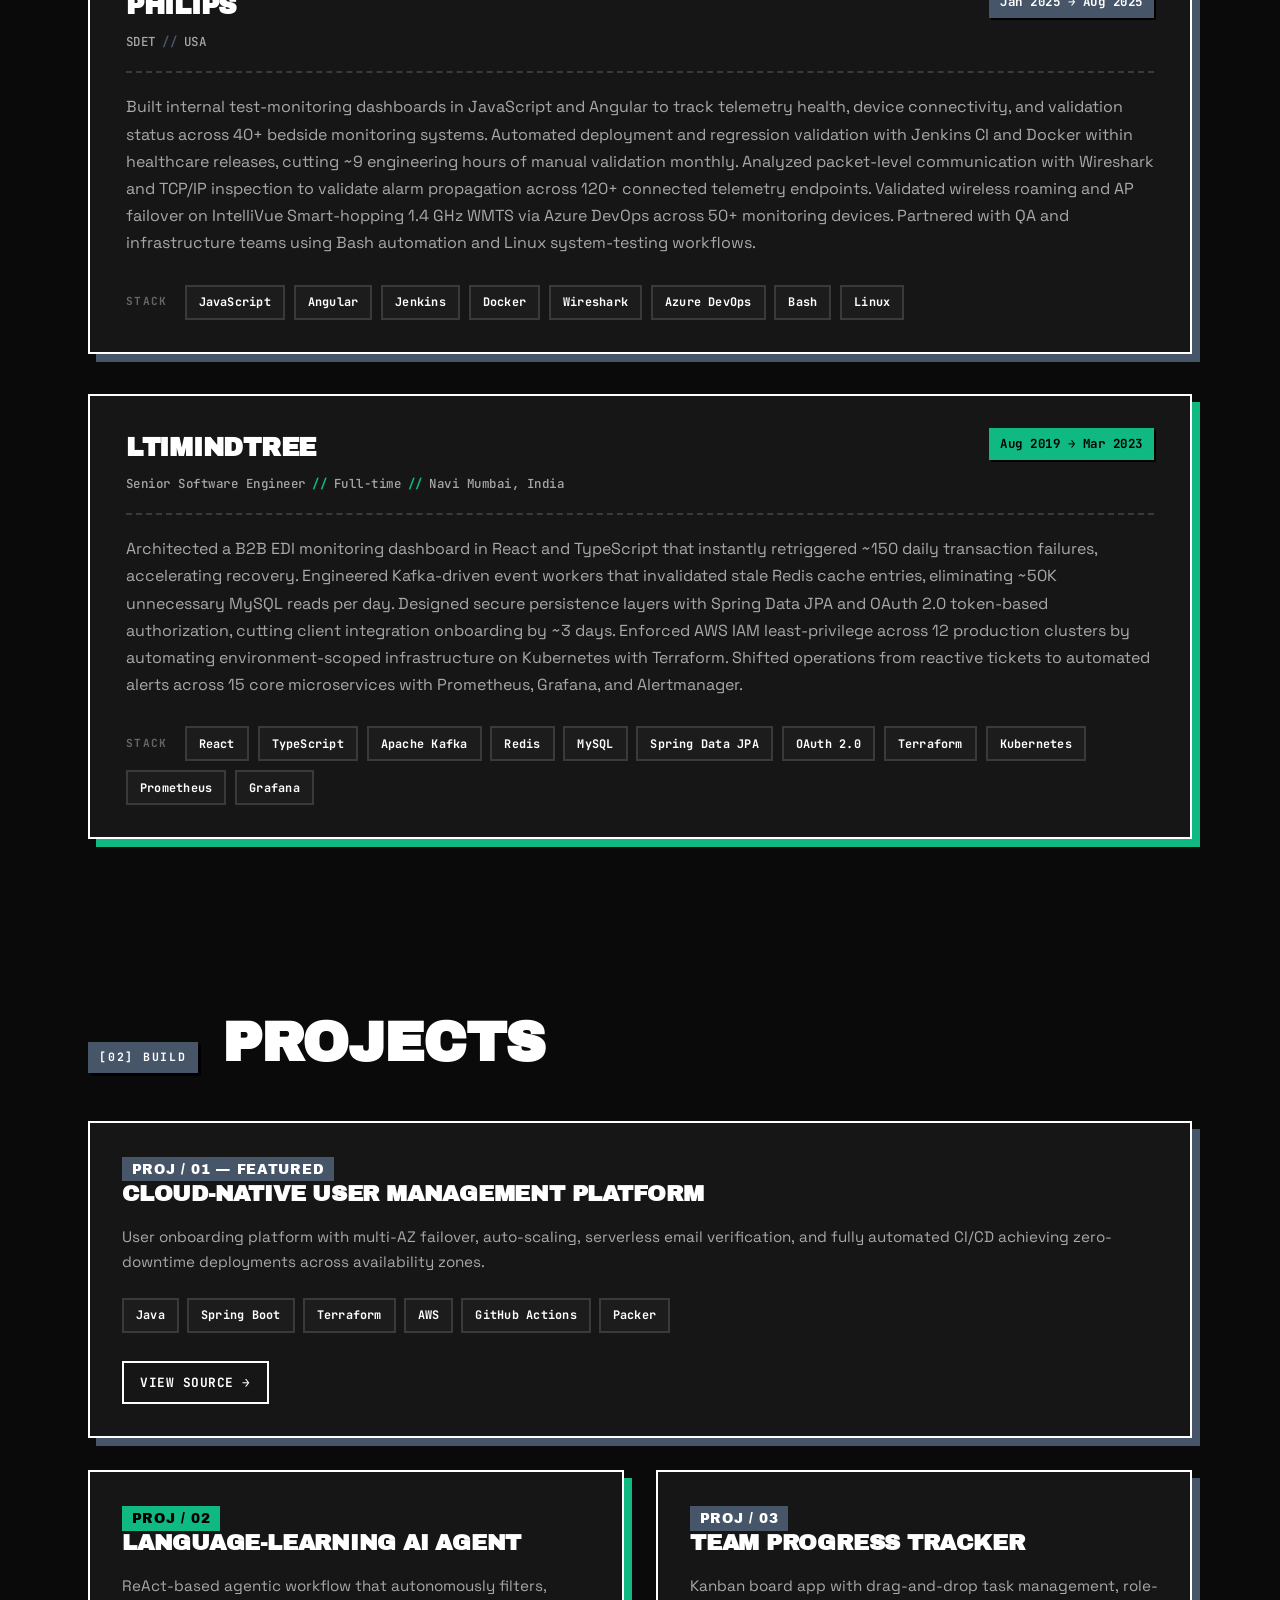
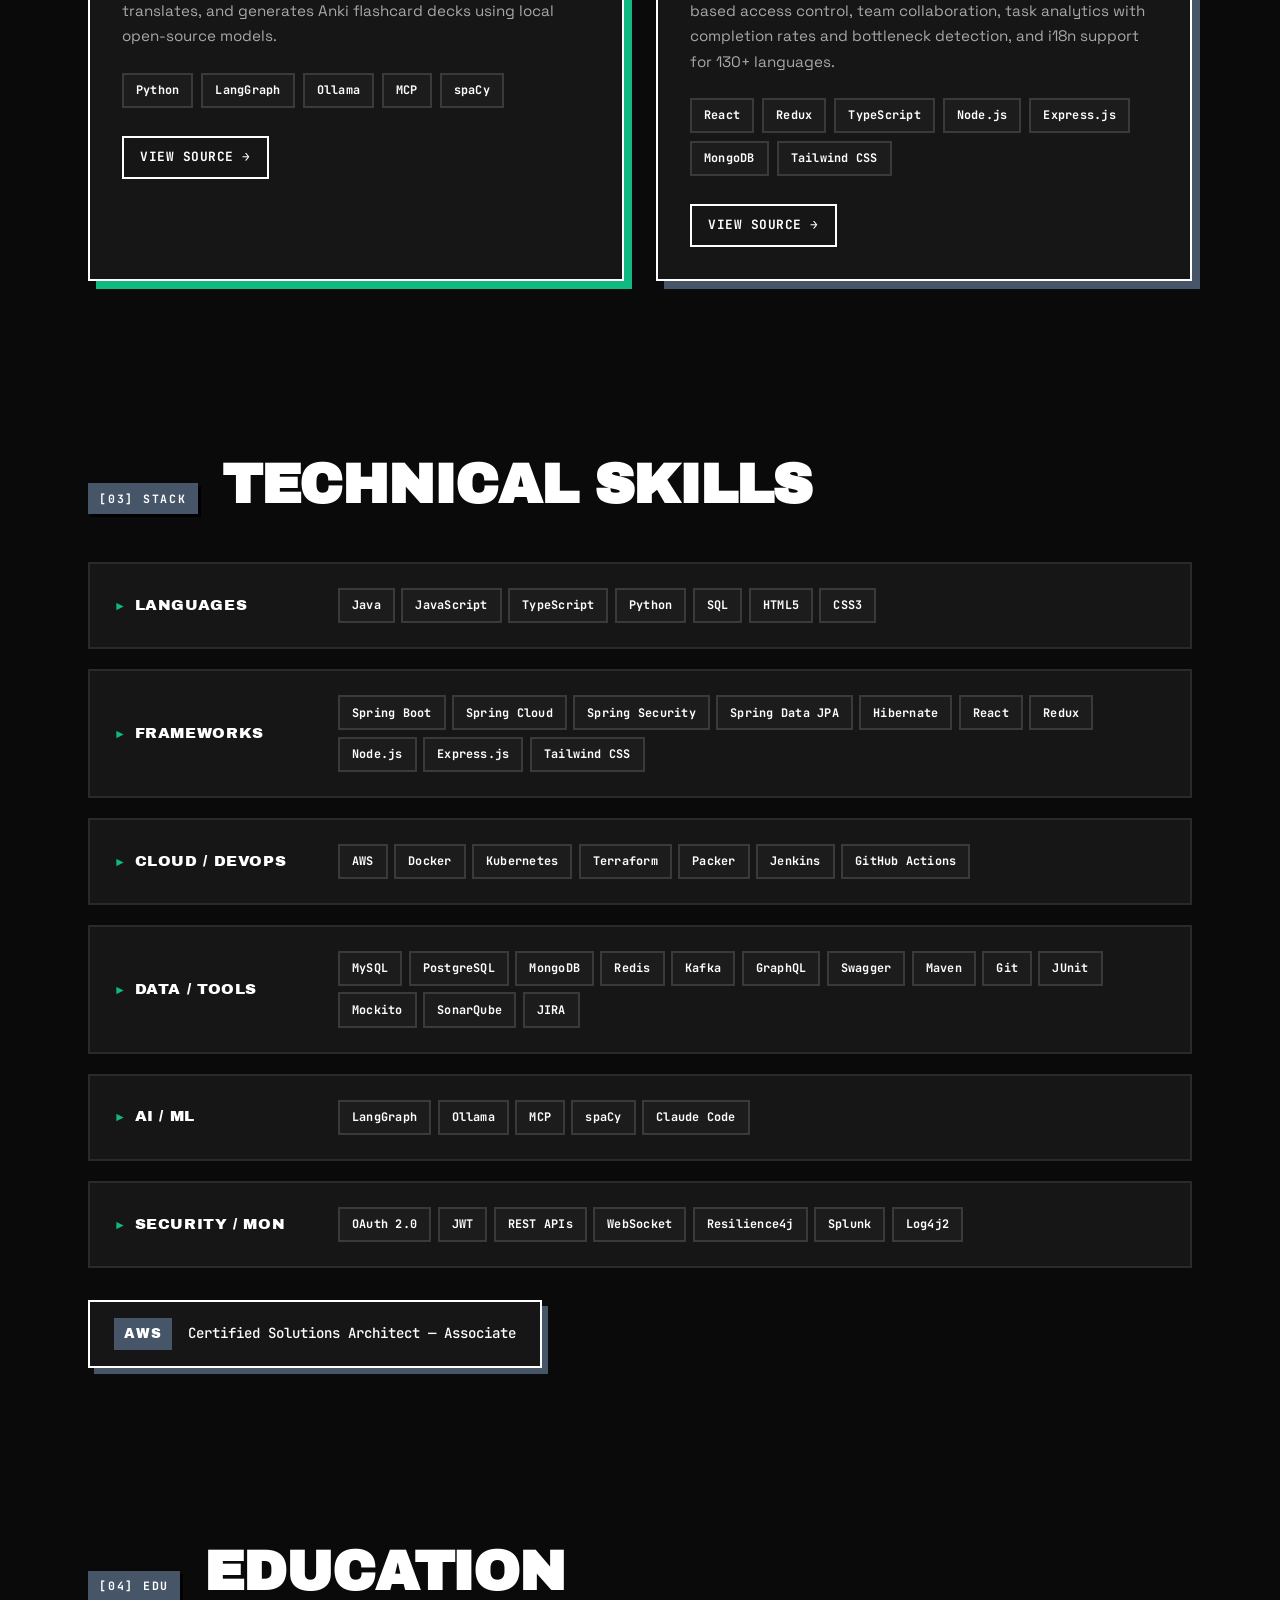
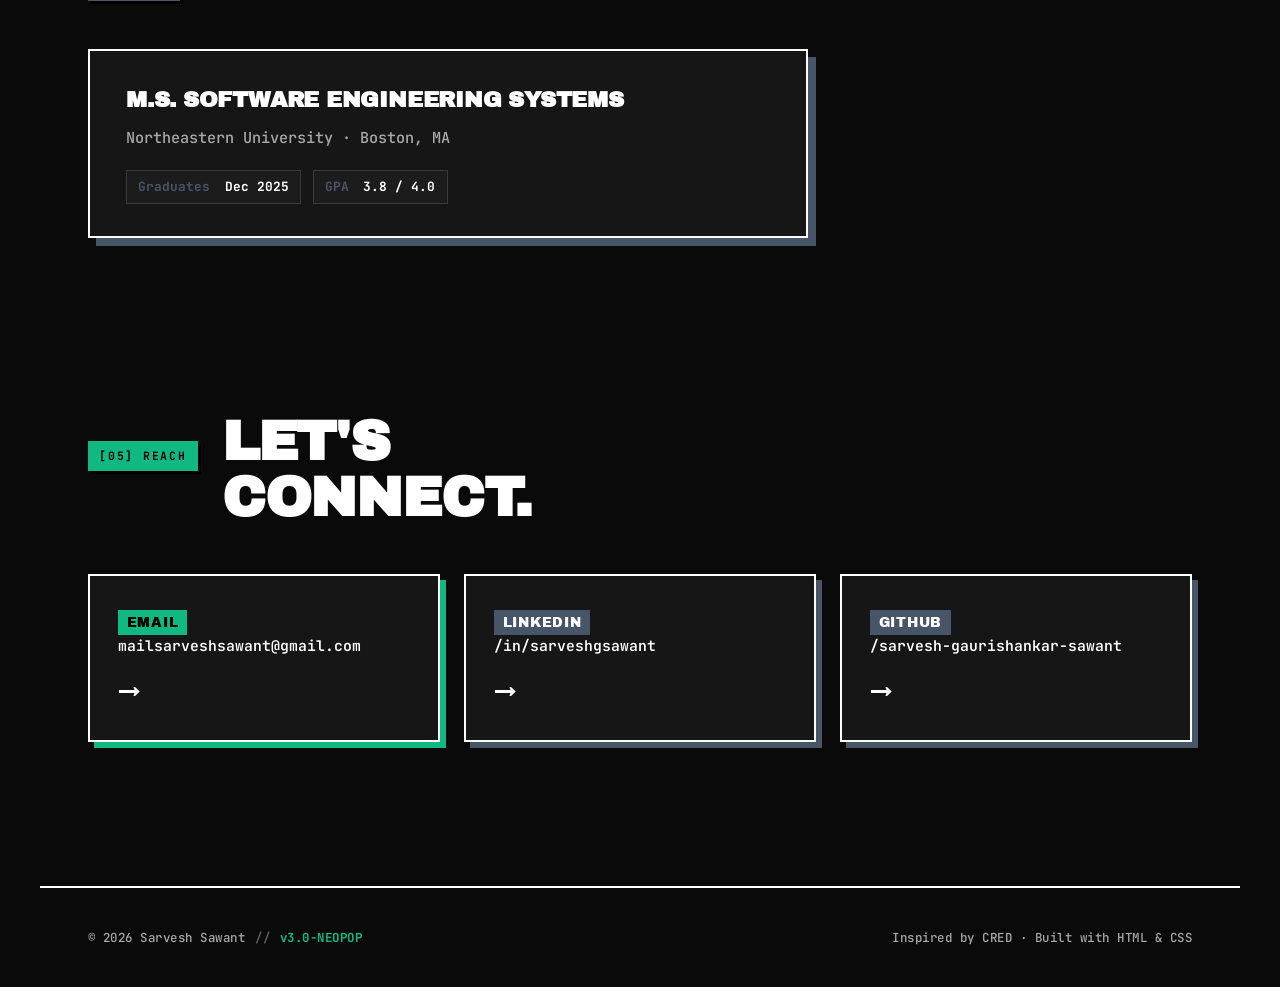
==== commit f935f6fe: "Sync portfolio experience and hero to resume Add Liberty Mutual role, rewrite Philips (SDET) and LTI" ====
--- a/neopop.html
+++ b/neopop.html
@@ -745,10 +745,10 @@
         <span class="accent">Sawant.</span>
       </h1>
       <p class="hero-tagline">
-        Backend &amp; Cloud<span class="sep">/</span>Java &middot; Spring &middot; AWS<span class="sep">/</span>MS Northeastern
+        Full Stack Developer<span class="sep">/</span>Java &middot; Spring &middot; React &middot; AWS<span class="sep">/</span>MS Northeastern
       </p>
       <p class="hero-intro">
-        I engineer <b>resilient backend systems and cloud infrastructure</b> with Java, Spring Boot, and AWS — spanning microservices, Kafka event streaming, Kubernetes orchestration, and Terraform-managed deployments. I focus on the systems people depend on.
+        I build <b>cloud-native full-stack applications and microservices</b> with Java, Spring Boot, React, and Node.js on AWS — from scalable APIs and event-driven backends to Retrieval-Augmented Generation and vector search. I focus on the systems people depend on.
       </p>
       <div class="hero-ctas">
         <a href="#contact" class="pop-btn">Get in touch &rarr;</a>
@@ -769,21 +769,48 @@
         <article class="exp-card">
           <div class="exp-header">
             <div>
-              <h3 class="exp-company">Philips</h3>
-              <p class="exp-role">Software Engineer<span class="sep">//</span>Internship<span class="sep">//</span>Cambridge, MA</p>
+              <h3 class="exp-company">Liberty Mutual</h3>
+              <p class="exp-role">Full Stack Developer<span class="sep">//</span>USA</p>
             </div>
-            <span class="exp-date">Jan 2025 → Aug 2025</span>
+            <span class="exp-date">Apr 2026 → Present</span>
           </div>
           <p class="exp-prose">
-            Worked on a clinical-grade patient monitoring platform used across hospital environments. Unified clinician login across patient and billing services so staff could sign in once and move between systems without re-authenticating. Cleared a backlog on the patient lifecycle event pipeline that had been pushing alarm processing past the hospital's 60-second SLA, restoring on-time delivery during peak load. Cut latency on the alarm delivery path after dashboards flagged a slow service call as the bottleneck. Shipped into a regulated environment in close collaboration with QA and clinical engineering.
+            Rebuilt insurance portals in React and Node.js, scaling capacity to ~2K concurrent user sessions through peak monthly premium-payment windows without a single timeout. Decoupled monolithic claims workflows into scalable Java and Spring Boot services, processing ~25K transactions daily with zero downtime. Profiled production execution paths and rewrote poorly indexed PostgreSQL queries, reclaiming ~3 hours of weekly manual verification for underwriting teams. Led the deployment of internal GenAI microservices across 3 engineering teams, containerizing open-source LLMs on AWS Fargate to isolate data. Built a Python pipeline that streams unstructured policy documentation into Amazon OpenSearch vector indexes to power Retrieval-Augmented Generation.
           </p>
           <div class="exp-skills">
             <span class="skill-label">Stack</span>
-            <span class="chip">GraphQL</span>
-            <span class="chip">Spring Security</span>
-            <span class="chip">Spring Cloud Gateway</span>
-            <span class="chip">Kafka</span>
-            <span class="chip">gRPC</span>
+            <span class="chip">React</span>
+            <span class="chip">Node.js</span>
+            <span class="chip">Java</span>
+            <span class="chip">Spring Boot</span>
+            <span class="chip">PostgreSQL</span>
+            <span class="chip">AWS Fargate</span>
+            <span class="chip">Amazon OpenSearch</span>
+            <span class="chip">Python</span>
+          </div>
+        </article>
+
+        <article class="exp-card">
+          <div class="exp-header">
+            <div>
+              <h3 class="exp-company">Philips</h3>
+              <p class="exp-role">SDET<span class="sep">//</span>USA</p>
+            </div>
+            <span class="exp-date">Jan 2025 → Aug 2025</span>
+          </div>
+          <p class="exp-prose">
+            Built internal test-monitoring dashboards in JavaScript and Angular to track telemetry health, device connectivity, and validation status across 40+ bedside monitoring systems. Automated deployment and regression validation with Jenkins CI and Docker within healthcare releases, cutting ~9 engineering hours of manual validation monthly. Analyzed packet-level communication with Wireshark and TCP/IP inspection to validate alarm propagation across 120+ connected telemetry endpoints. Validated wireless roaming and AP failover on IntelliVue Smart-hopping 1.4 GHz WMTS via Azure DevOps across 50+ monitoring devices. Partnered with QA and infrastructure teams using Bash automation and Linux system-testing workflows.
+          </p>
+          <div class="exp-skills">
+            <span class="skill-label">Stack</span>
+            <span class="chip">JavaScript</span>
+            <span class="chip">Angular</span>
+            <span class="chip">Jenkins</span>
+            <span class="chip">Docker</span>
+            <span class="chip">Wireshark</span>
+            <span class="chip">Azure DevOps</span>
+            <span class="chip">Bash</span>
+            <span class="chip">Linux</span>
           </div>
         </article>
 
@@ -793,20 +820,24 @@
               <h3 class="exp-company">LTIMindtree</h3>
               <p class="exp-role">Senior Software Engineer<span class="sep">//</span>Full-time<span class="sep">//</span>Navi Mumbai, India</p>
             </div>
-            <span class="exp-date">Sep 2019 → Mar 2023</span>
+            <span class="exp-date">Aug 2019 → Mar 2023</span>
           </div>
           <p class="exp-prose">
-            Built and scaled a B2B integration platform handling mission-critical EDI traffic with trading partners. Expanded protocol coverage beyond AS2 to SFTP and FTPS, unlocking onboarding for partners the previous system couldn't support. Shipped a self-service dashboard that let operations teams monitor transactions, inspect messages, and retry failures on their own, removing developers from routine incidents. Hardened the messaging layer against partner traffic spikes and eliminated the silent message loss that had been causing disputes. Tightened infrastructure by scoping per-service permissions across environments, shrinking container images by ~85% to speed deployments, and replacing fixed server counts with autoscaling. Brought CI/CD under version control and added proactive alerting that caught failures before partners noticed.
+            Architected a B2B EDI monitoring dashboard in React and TypeScript that instantly retriggered ~150 daily transaction failures, accelerating recovery. Engineered Kafka-driven event workers that invalidated stale Redis cache entries, eliminating ~50K unnecessary MySQL reads per day. Designed secure persistence layers with Spring Data JPA and OAuth 2.0 token-based authorization, cutting client integration onboarding by ~3 days. Enforced AWS IAM least-privilege across 12 production clusters by automating environment-scoped infrastructure on Kubernetes with Terraform. Shifted operations from reactive tickets to automated alerts across 15 core microservices with Prometheus, Grafana, and Alertmanager.
           </p>
           <div class="exp-skills">
             <span class="skill-label">Stack</span>
-            <span class="chip">Spring Cloud Gateway</span>
-            <span class="chip">Resilience4j</span>
-            <span class="chip">Spring Boot</span>
-            <span class="chip">RabbitMQ</span>
+            <span class="chip">React</span>
+            <span class="chip">TypeScript</span>
+            <span class="chip">Apache Kafka</span>
+            <span class="chip">Redis</span>
+            <span class="chip">MySQL</span>
+            <span class="chip">Spring Data JPA</span>
+            <span class="chip">OAuth 2.0</span>
+            <span class="chip">Terraform</span>
             <span class="chip">Kubernetes</span>
-            <span class="chip">Terraform</span>
-            <span class="chip">Jenkins</span>
+            <span class="chip">Prometheus</span>
+            <span class="chip">Grafana</span>
           </div>
         </article>
 
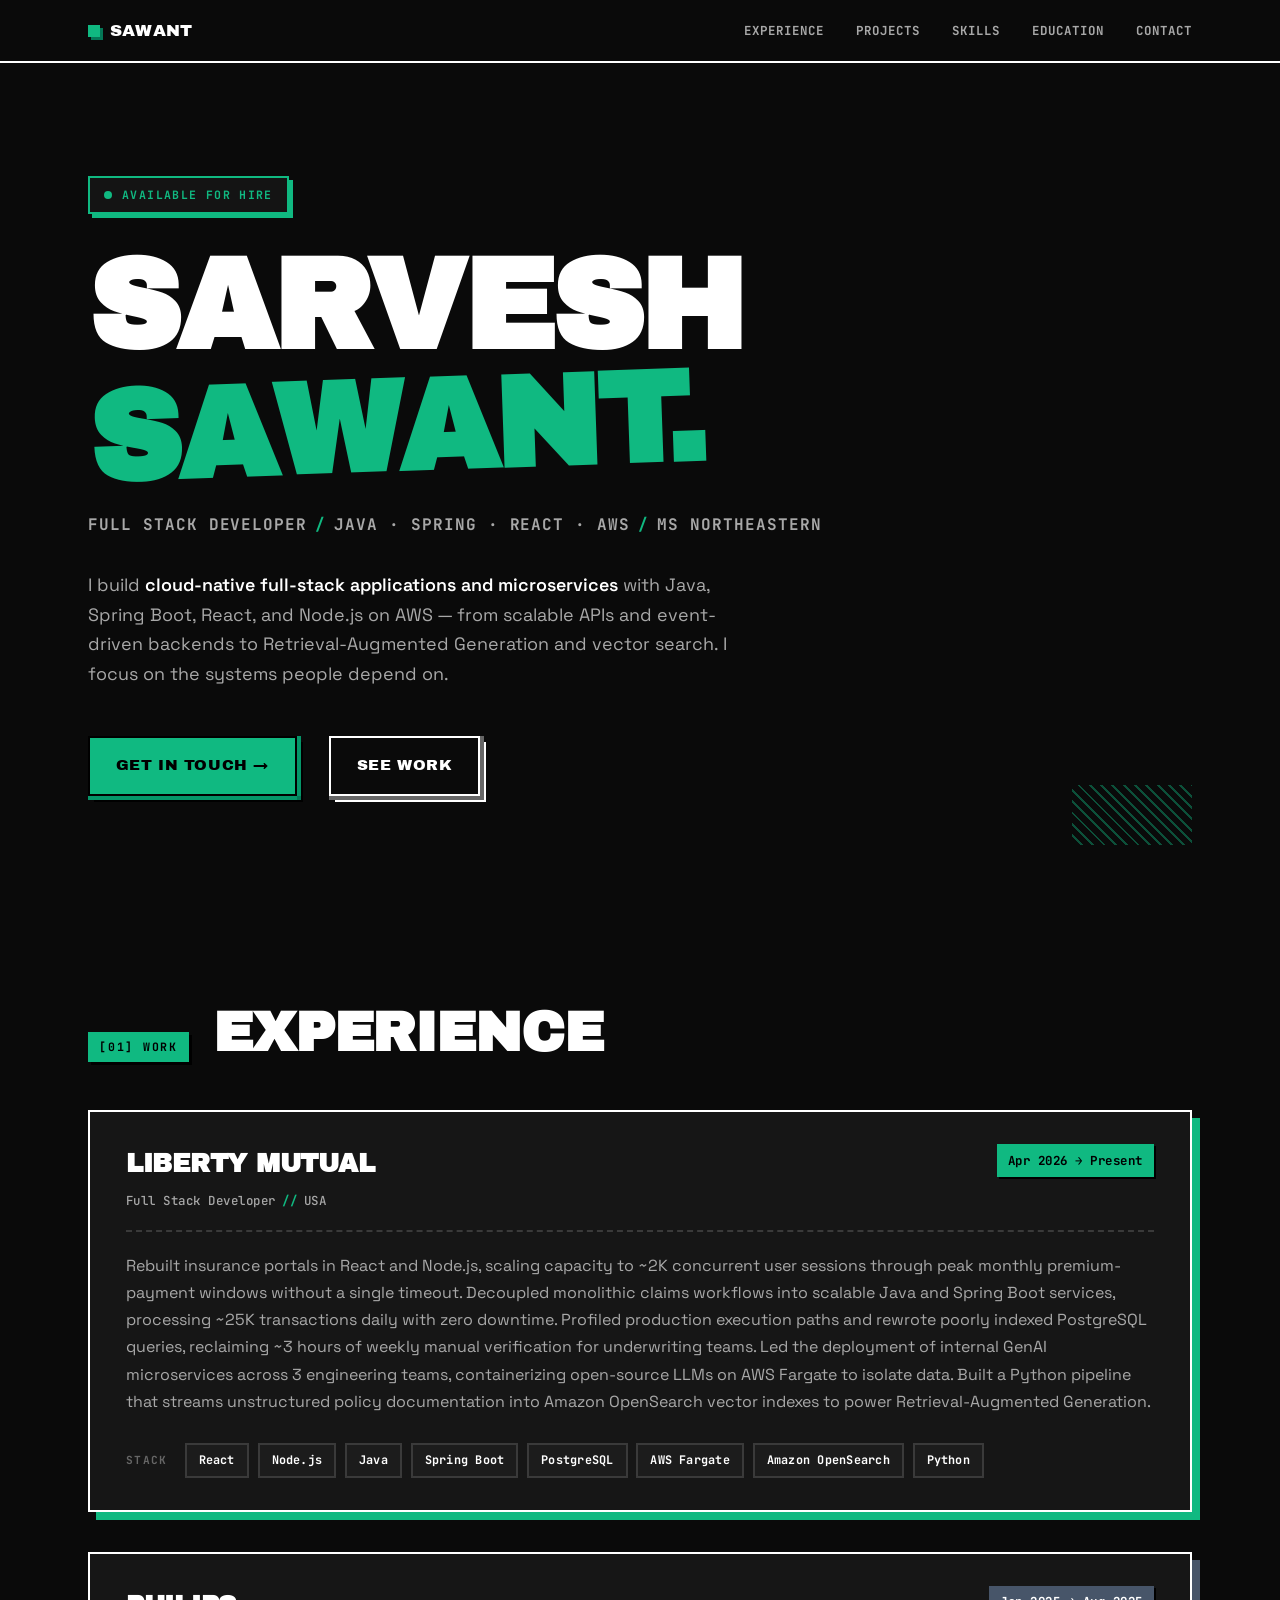
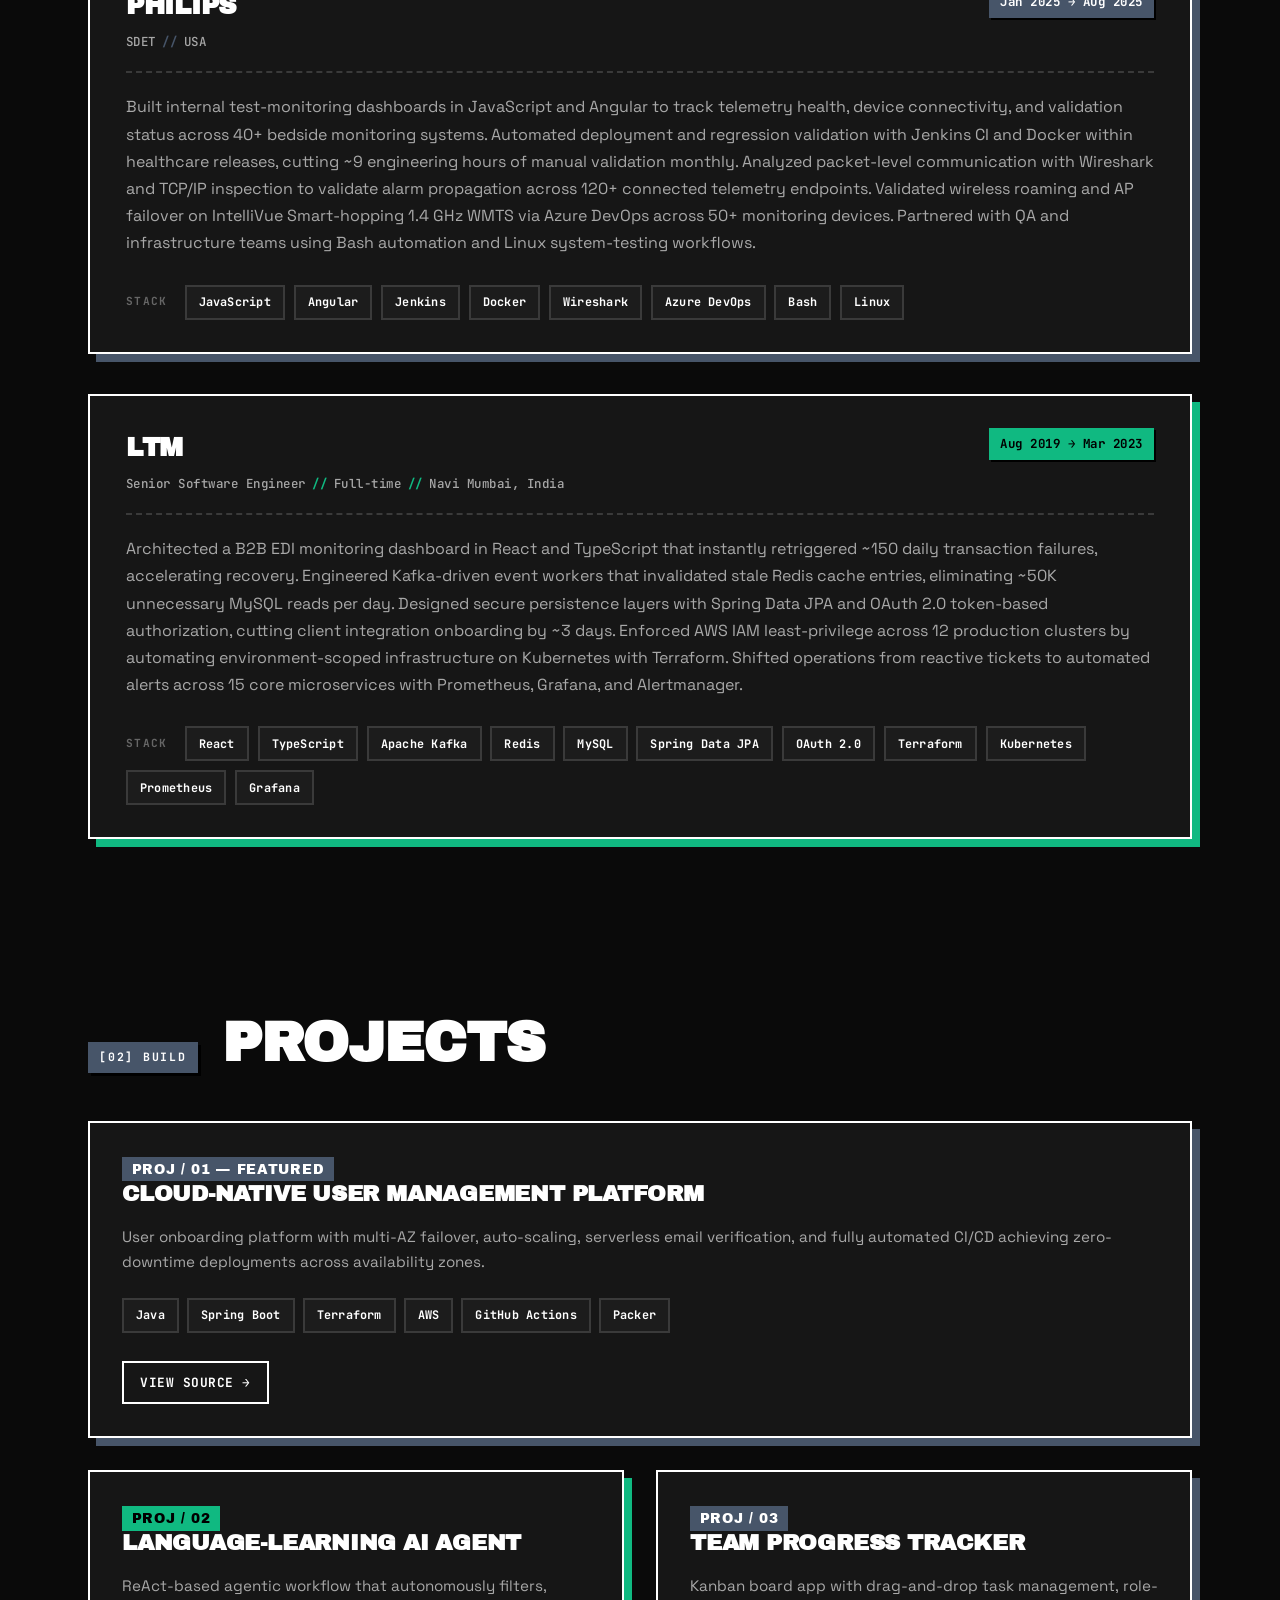
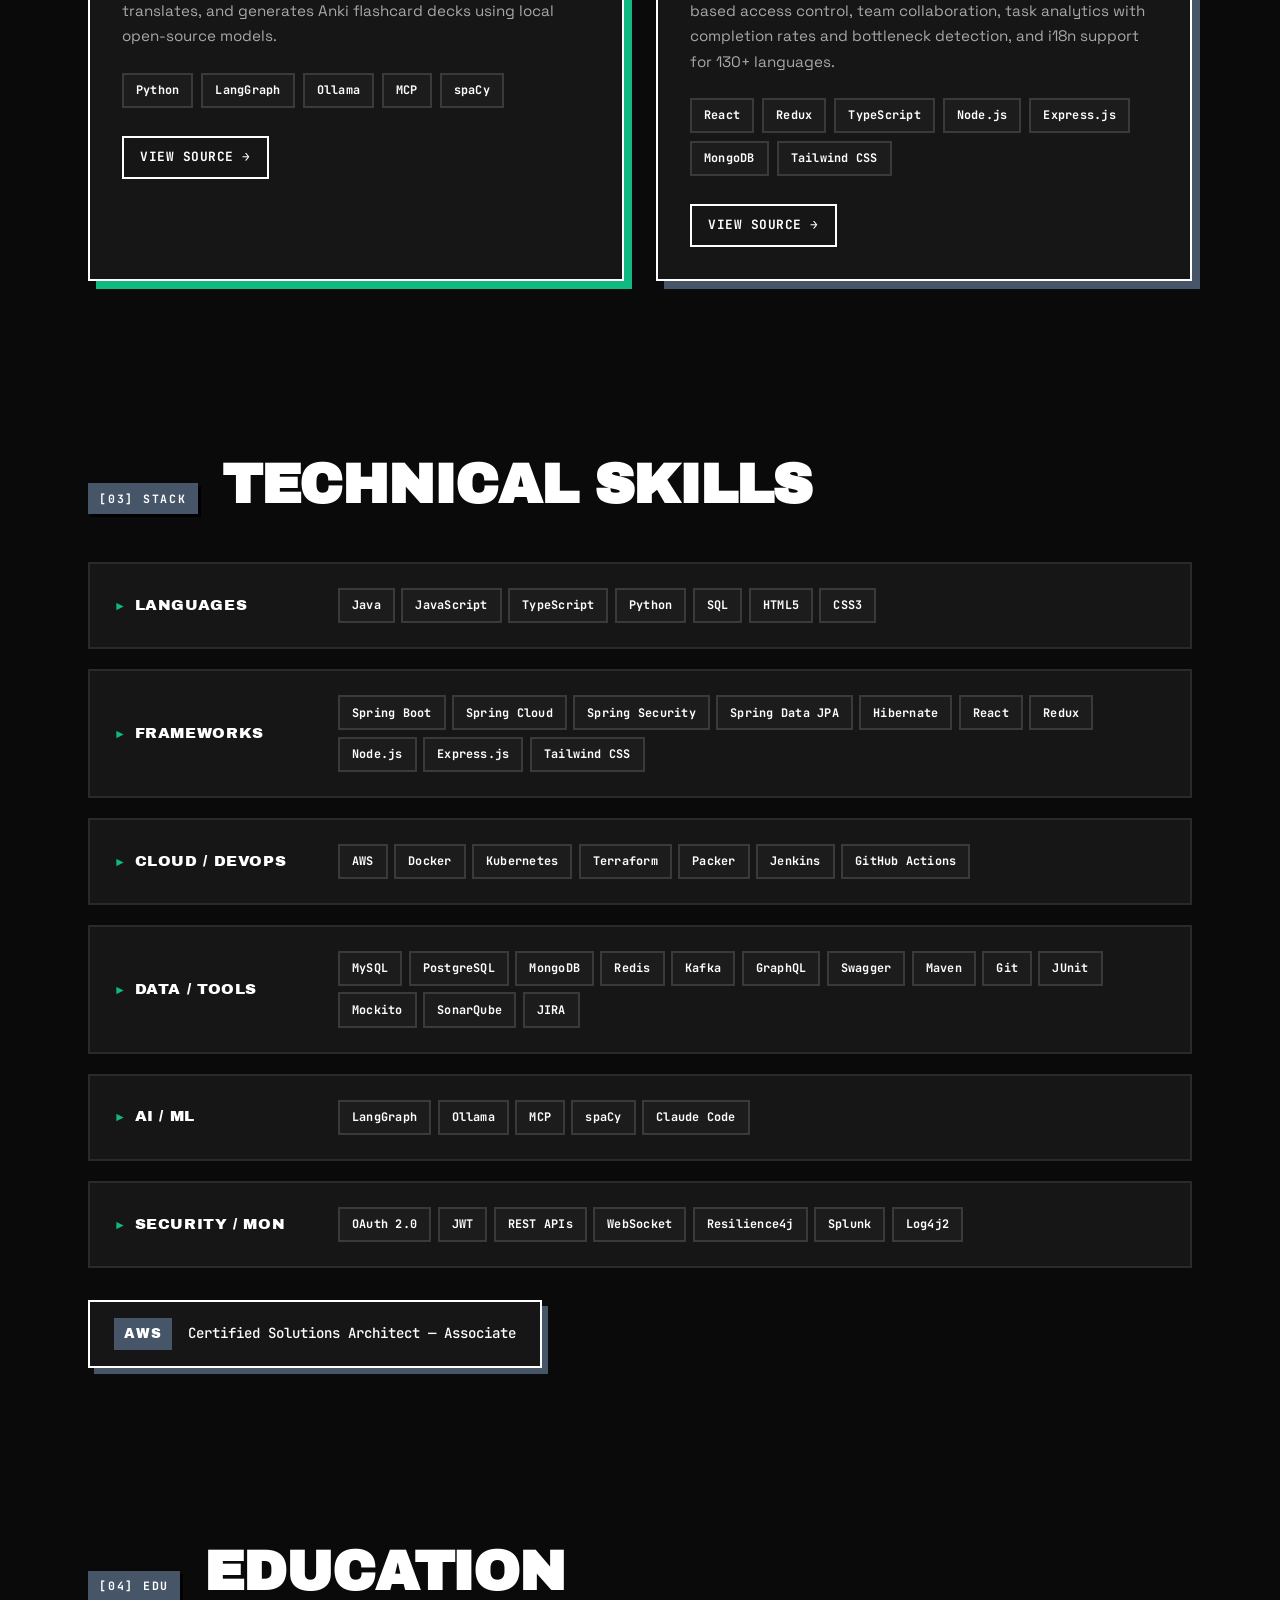
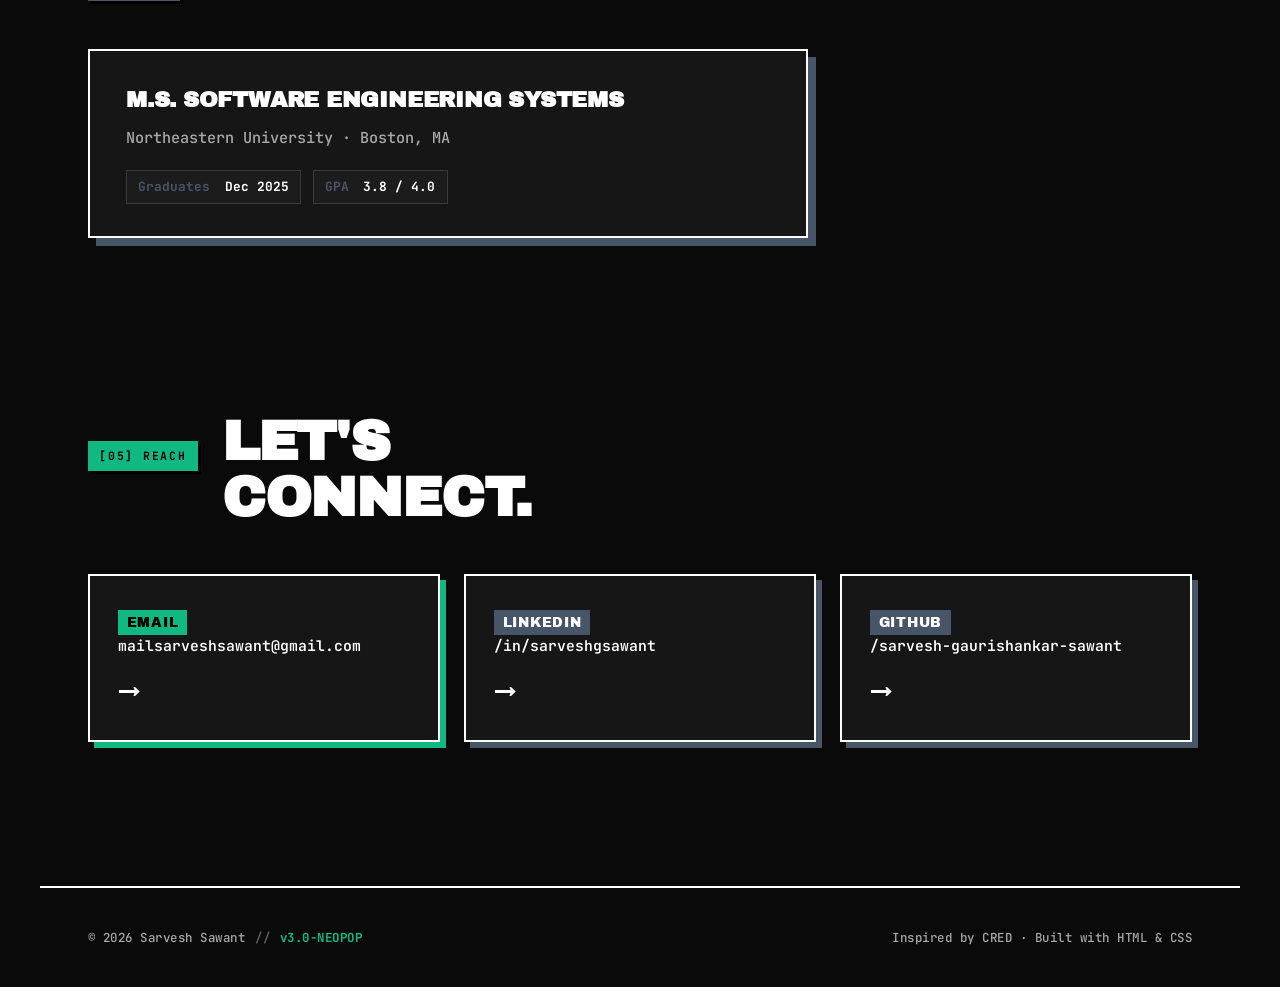
==== commit 975da4c0: "Rename LTIMindtree to LTM on portfolio Co-Authored-By: Claude Opus 4.8 (1M context) <noreply@anthrop" ====
--- a/neopop.html
+++ b/neopop.html
@@ -817,7 +817,7 @@
         <article class="exp-card">
           <div class="exp-header">
             <div>
-              <h3 class="exp-company">LTIMindtree</h3>
+              <h3 class="exp-company">LTM</h3>
               <p class="exp-role">Senior Software Engineer<span class="sep">//</span>Full-time<span class="sep">//</span>Navi Mumbai, India</p>
             </div>
             <span class="exp-date">Aug 2019 → Mar 2023</span>
